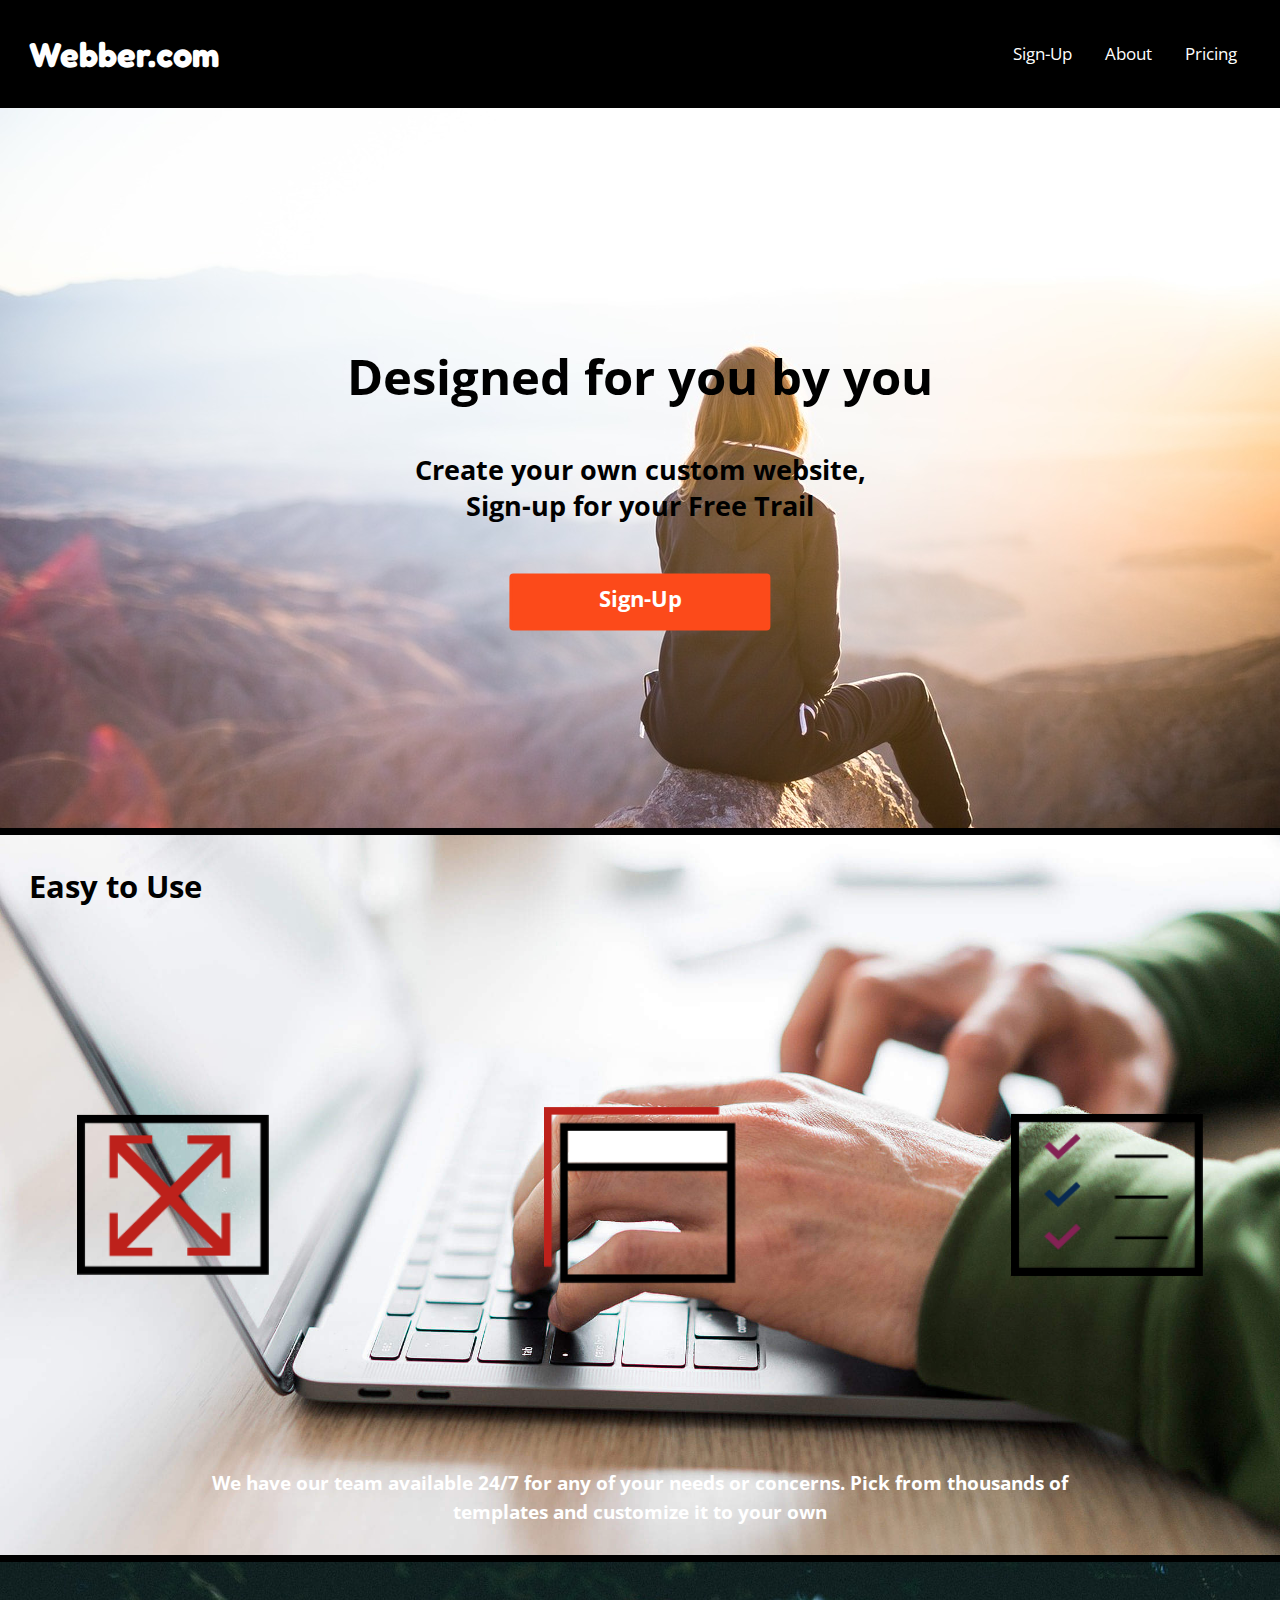
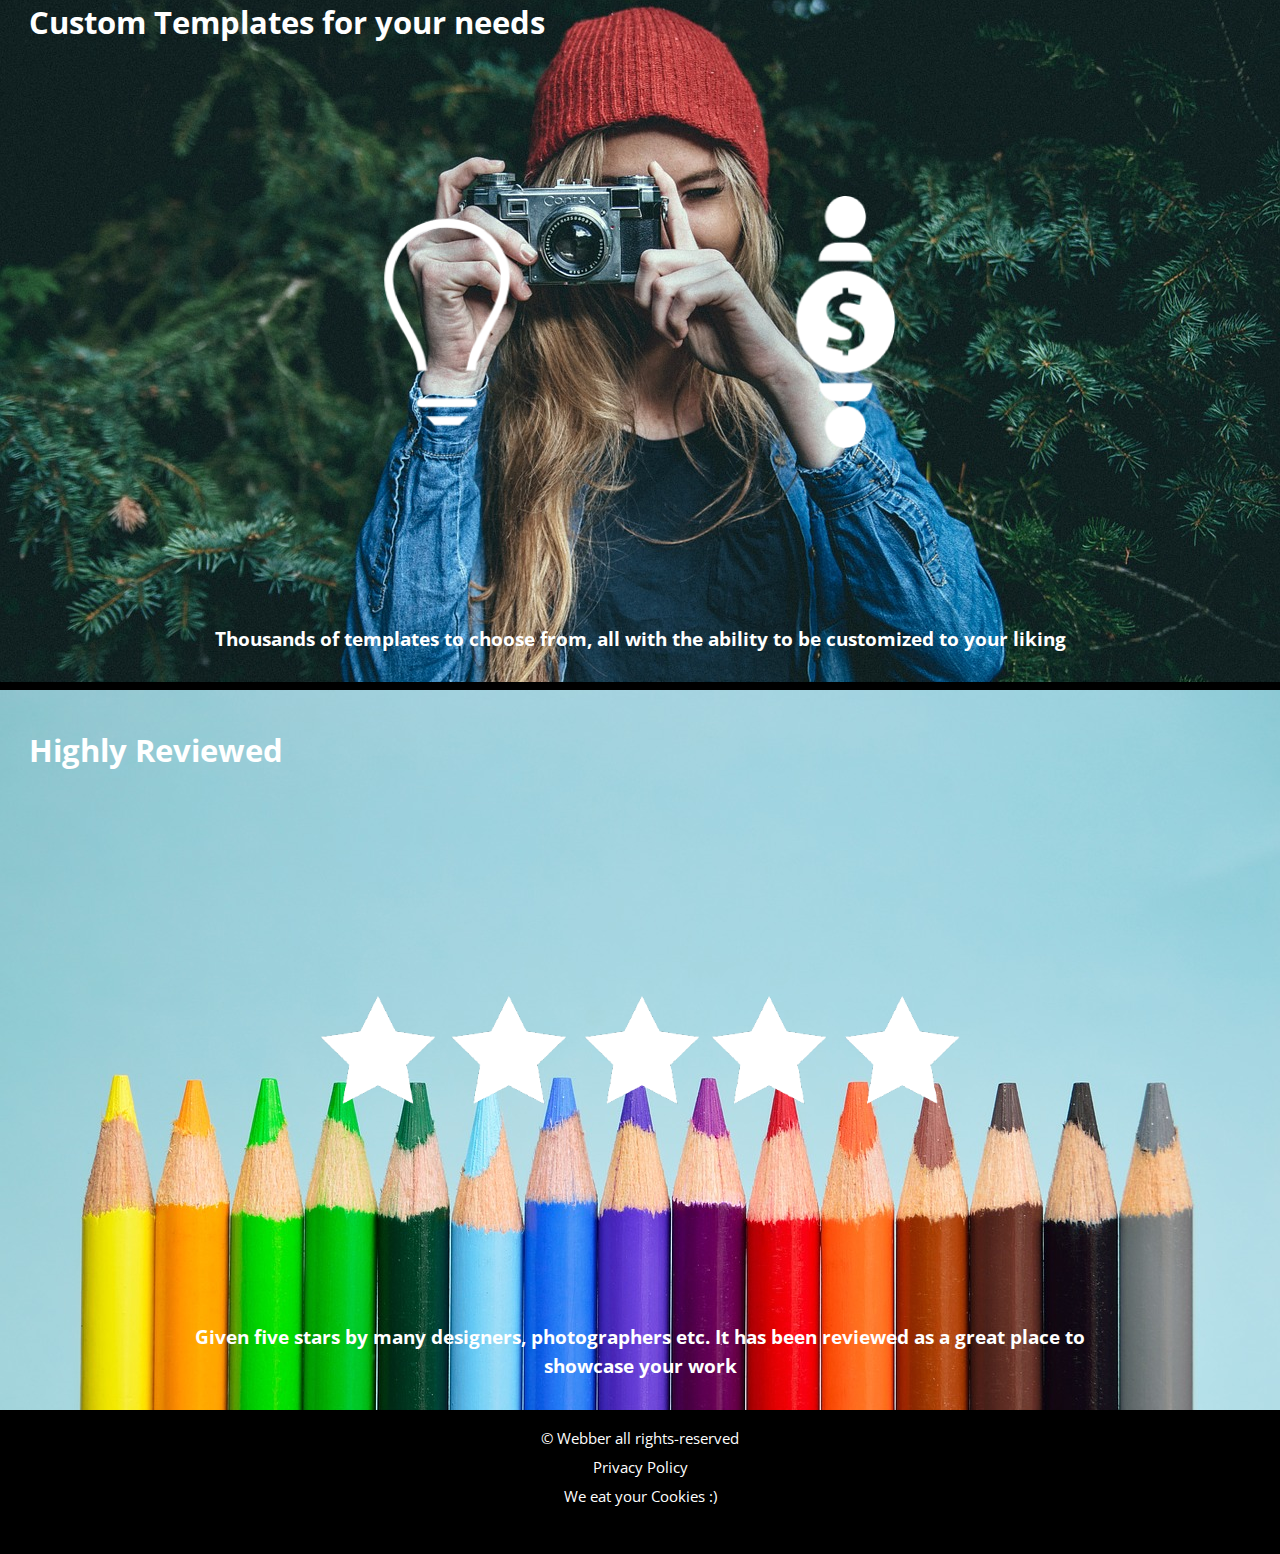
==== index.html @ 7380d092 "Finish homepage" ====
<!DOCTYPE html>
<html lang="en-ca">
<head>
  <meta charset="utf-8">
  <title>SAAS Home</title>
  <meta name="viewport" content="width=device-width,initial-scale=1">
  <link href="css/modules.css" rel="stylesheet">
  <link href="css/grid.css" rel="stylesheet">
  <link href="css/type.css" rel="stylesheet">
  <link href="css/main.css" rel="stylesheet">
  <link href="https://fonts.googleapis.com/css?family=Fredoka+One|Open+Sans:300,300i,400,400i,600,600i,700,700i,800" rel="stylesheet">
</head>
<body>
  <ul class="skip-links">
    <li><a href="#banner">Jump to banner</a></li>
    <li><a href="#nav">Jump to navigation</a></li>
    <li><a href="#main">Jump to main content</a></li>
    <li><a href="#section-1">Jump to first section</a></li>
    <li><a href="#section-2">Jump to second section</a></li>
    <li><a href="#section-3">Jump to third section</a></li>
    <li><a href="#footer">Jump to footer</a></li>
  </ul>
  <header class="masthead grid grid-middle gutter pad-b-1-2 pad-t-1-2" role="banner">
    <h1 class="logo unit xs-1-2 s-1-2 m-1-2 l-1-2 pad-t-1-2 pad-b-1-2">
      <span class="text-left">Webber.com</span>
    </h1>
    <nav class="nav unit xs-1-2 s-1-2 m-1-2 l-1-2 pad-t-1-2" id="nav" tabindex="0" role="navigation">
      <ul class="list-group-inline milli push-0">
        <li class="list-1"><a class="ib gutter-1-2 pad-b-1-2" href="sign-up.html"><span>Sign-Up</span></a></li>
        <li class="list-2"><a class="ib gutter-1-2 pad-b-1-2" href="tour.html"><span>About</span></a></li>
        <li class="list-3"><a class="ib gutter-1-2 pad-b-1-2" href="pricing.html"><span>Pricing</span></a></li>
      </ul>
    </nav>
  </header>
  <main role="main" id="main" tabindex="0">
    <article>
      <div id="banner" class="banner embed embed-16by9">
        <img class="embed-item" src="images/mountain.jpg" alt role="presentation">
        <div class="banner-content pin-c max-length gutter text-center">
          <h2 class="nina pad-t-1-2">Designed for you by you</h2>
          <h3 class="tera pad-t-1-2">Create your own custom website, Sign-up for your Free Trail</h3>
          <div class="button">
            <a class="btn btn-ghost btn-banner bold mega pad-b-1-2" href="sign-up.html">Sign-Up</a>
          </div>
        </div>
      </div>
    </article>
    <section id="section-1" tabindex="0" class="pad-t-1-4">
      <div class="banner embed embed-16by9">
        <img class="embed-item" src="images/computer.jpg" alt role="presentation">
        <div class="banner-content pin-lt max-length gutter text-left pad-t-1-2">
          <h2 class="easy peta">Easy to Use</h2>
        </div>
        <div class="grid">
          <div class="unit">
            <img class="resize unit s-1-4 m-1-4 l-1-8 embed pin-lc" src="images/re-size.png" alt="">
            <div class="text-1 embed text-center pad-t-1 pin-cb bold">
              <p>We have our team available 24/7 for any of your needs or concerns. Pick from thousands of templates and customize it to your own</p>
            </div>
          </div>
          <div class="unit">
            <img class="multi unit s-1-4 m-1-4 l-1-8 embed pin-c" src="images/multipage.png" alt="">
          </div>
          <div class="unit">
            <img class="chlst unit s-1-4 m-1-4 l-1-8 embed pin-rc" src="images/checklist.png" alt="">
          </div>
        </div>
      </div>
    </section>
    <section id="section-2" class="pad-t-1-4">
      <div class="banner embed embed-16by9">
        <img class="embed-item" src="images/photographer.jpg" alt role="presentation">
        <div class="banner-content pin-lt max-length gutter text-left pad-t-1-2">
          <h2 class="peasy peta">Custom Templates for your needs</h2>
        </div>
        <div class="grid">
          <div class="unit">
            <img class="light unit s-1-4 m-1-4 l-1-8 embed pin-c" src="images/lightbulb.png" alt="">
          </div>
          <div class="text-1 embed text-center pad-t-1 pin-cb bold unit">
            <p>Thousands of templates to choose from, all with the ability to be customized to your liking</p>
          </div>
        </div>
      </div>
    </section>
    <section id="section-3" class="pad-t-1-4" tabindex="0">
      <div class="banner embed embed-16by9">
        <img class="embed-item" src="images/other-4.jpg" alt role="presentation">
        <div class="banner-content pin-lt max-length gutter text-left pad-t-1-2">
          <h2 class="peasy peta">Highly Reviewed</h2>
        </div>
        <div>
          <img class="star embed pin-c " src="images/star-1.png" alt="">
        </div>
        <div class="text-1 embed text-center pad-t-1 pin-cb bold unit">
          <p>Given five stars by many designers, photographers etc. It has been reviewed as a great place to showcase your work</p>
        </div>
      </div>
    </section>
  </main>
  <footer class="footer micro text-center island-1-2" role="contentinfo" id="footer">
    <p class="push-0">© Webber all rights-reserved</p>
    <p class="push-0">Privacy Policy</p>
    <p>We eat your Cookies :)</p>
  </footer>
</body>
</html>
---- css/modules.css ----
/*
 * Modulifier || Code released under the UNLICENSE
 * Code under other copyrights & licenses listed below.
 * https://modulifier.web-dev.tools/#responsive;images;list-group;embed;media-object;icons;hidden;positioning;nice-lists;forms;buttons;accessibility;print
 */

@-moz-viewport { width: device-width; scale: 1; }
@-ms-viewport { width: device-width; scale: 1; }
@-o-viewport { width: device-width; scale: 1; }
@-webkit-viewport { width: device-width; scale: 1; }
@viewport { width: device-width; scale: 1; }

html {
  box-sizing: border-box;
  -moz-text-size-adjust: 100%;
  -ms-text-size-adjust: 100%;
  -webkit-text-size-adjust: 100%;
  text-size-adjust: 100%;
}

*, *::before, *::after {
  box-sizing: inherit;
}

body {
  margin: 0;
}

article,
aside,
details,
figcaption,
figure,
footer,
header,
main,
menu,
nav,
section,
summary {
  display: block;
}

audio,
canvas,
progress,
video {
  display: inline-block;
  vertical-align: baseline;
}

template {
  display: none;
}

details {
  cursor: pointer;
}

audio:not([controls]) {
  display: none;
  height: 0;
}

a,
area,
button,
input,
label,
select,
textarea,
[tabindex] {
  -ms-touch-action: manipulation;
  touch-action: manipulation;
}

img {
  border: 0;
}

.img-flex,
.img-flex img {
  display: block;
  width: 100%;
}

svg {
  fill: currentColor;
}

svg:not(:root) {
  overflow: hidden;
}

svg.img-flex {
  width: 100%;
  height: 100%;
}

.image-replacement, .ir {
  overflow: hidden;
  direction: ltr;
  text-align: left;
  text-indent: 100%;
  white-space: nowrap;
}

.list-group, .list-group-inline, .list-group--inline {
  padding-left: 0;
  list-style-type: none;
}

.list-group > dd {
  margin-left: 0;
}

.list-group-inline::before,
.list-group-inline::after,
.list-group--inline::before,
.list-group--inline::after {
  content: "";
  display: table;
}

.list-group-inline::after,
.list-group--inline::after {
  clear: both;
}

.list-group-inline > li,
.list-group--inline > li {
  display: inline-block;
}

.list-group-inline > dt,
.list-group--inline > dt {
  clear: left;
  float: left;
  width: 11em;
}

.list-group-inline > dd,
.list-group--inline > dd {
  float: left;
  min-width: 12em;
}

.embed {
  margin-left: 0;
  margin-right: 0;
  overflow: hidden;
  position: relative;
  width: 100%;
}

.embed-1by1, .embed--1by1 {
  padding-top: 100%; /* Square */
}

.embed-4by3, .embed--4by3 {
  padding-top: 75%; /* Traditional TV/computer screens */
}

.embed-iso216, .embed--iso216 {
  padding-top: 70.92%; /* A-standard paper sizes */
}

.embed-3by2, .embed--3by2 {
  padding-top: 66.6%; /* Classic 35 mm film & most digital photos, landscape */
}

.embed-2by3, .embed--2by3 {
  padding-top: 150%; /* Classic 35 mm film & most digital photos, portrait */
}

.embed-golden, .embed--golden {
  padding-top: 61.8%; /* The Golden Ratio */
}

.embed-16by9, .embed--16by9 {
  padding-top: 56.25%; /* HD TV */
}

.embed-185by100, .embed--185by100 {
  padding-top: 54.05%; /* Common widescreen cinema */
}

.embed-24by10, .embed--24by10 {
  padding-top: 41.667%; /* Widescreen cinema: 2.4:1 */
}

.embed-3by1, .embed--3by1 {
  padding-top: 33.3333%; /* Panorama photos */
}

.embed-4by1, .embed--4by1 {
  padding-top: 25%; /* Polyvision */
}

.embed-5by1, .embed--5by1 {
  padding-top: 20%; /* Really wide... */
}

.embed-item, .embed__item {
  min-height: 100%;
  left: 0;
  position: absolute;
  top: 0;
  width: 100%;
}

.media {
  overflow: hidden;
}

.media-img, .media__img {
  float: left;
}

.media-img-reversed, .media__img--reversed {
  float: right;
}

.media-img-stacked, .media__img--stacked {
  float: none;
}

.media-body, .media__body {
  overflow: hidden;
  min-width: 12em; /* Slightly less than 200px, responsiveness built in */
}

.icon {
  display: inline-block;
  position: relative;
  background: transparent none no-repeat center center;
  background-size: contain;
  vertical-align: middle;
}

.i-16, .i--16 {
  height: 16px;
  width: 16px;
}

.i-18, .i--18 {
  height: 18px;
  width: 18px;
}

.i-20, .i--20 {
  height: 20px;
  width: 20px;
}

.i-24, .i--24 {
  height: 24px;
  width: 24px;
}

.i-32, .i--32 {
  height: 32px;
  width: 32px;
}

.i-48, .i--48 {
  height: 48px;
  width: 48px;
}

.i-64, .i--64 {
  height: 64px;
  width: 64px;
}

.i-96, .i--96 {
  height: 96px;
  width: 96px;
}

.i-128, .i--128 {
  height: 128px;
  width: 128px;
}

.i-192, .i--192 {
  height: 192px;
  width: 192px;
}

.i-256, .i--256 {
  height: 256px;
  width: 256px;
}

.icon img,
.icon svg {
  left: 0;
  height: 100%;
  position: absolute;
  top: 0;
  width: 100%;
  fill: currentColor;
}

.icon-label {
  vertical-align: middle;
}

.icon-link,
.icon-link:focus,
.icon-link:hover {
  text-decoration: none;
}

[hidden], .hidden {
  /* stylelint-disable declaration-no-important */
  display: none !important;
  visibility: hidden !important;
  /* stylelint-enable */
}

.visually-hidden {
  height: 1px;
  margin: -1px;
  overflow: hidden;
  padding: 0;
  position: absolute;
  width: 1px;
  border: 0;
  clip: rect(0 0 0 0);
  clip-path: inset(50%);
}

.visually-hidden.focusable:active, .visually-hidden.focusable:focus {
  height: auto;
  margin: 0;
  overflow: visible;
  position: static;
  width: auto;
  clip: auto;
  clip-path: none;
}

.invisible {
  visibility: hidden;
}

.chop,
.crop {
  overflow: hidden;
}

.truncate {
  max-width: 100%;
  overflow: hidden;
  width: 100%;
  text-overflow: ellipsis;
  white-space: nowrap;
}

.scrollable {
  max-width: 100%;
  overflow-x: auto;
  overflow-y: hidden;
  -webkit-overflow-scrolling: touch;
}

.clearfix::after {
  content: " ";
  display: block;
  clear: both;
}

.left {
  float: left;
}

.right {
  float: right;
}

.center-text,
.center-flow {
  text-align: center;
}

.center-block {
  margin-left: auto;
  margin-right: auto;
}

.no-auto-margins,
.not-centered {
  /* stylelint-disable declaration-no-important */
  margin-left: 0 !important;
  margin-right: 0 !important;
  /* stylelint-enable */
}

.center-content,
.center-content-vertical,
.center-contents,
.center-contents-vertical {
  display: -webkit-flex;
  display: -ms-flexbox;
  display: flex;
  -webkit-justify-content: center;
  -ms-flex-pack: center;
  justify-content: center;
  -webkit-align-items: center;
  -ms-flex-align: center;
  align-items: center;
  -webkit-align-content: center;
  -ms-flex-line-pack: center;
  align-content: center;
  -webkit-flex-direction: column wrap;
  -ms-flex-direction: column wrap;
  flex-flow: column wrap;
}

.center-content-start,
.center-content-vertical-start,
.center-contents-start,
.center-contents-vertical-start {
  display: -webkit-flex;
  display: -ms-flexbox;
  display: flex;
  -webkit-justify-content: center;
  -ms-flex-pack: center;
  justify-content: center;
  -webkit-flex-direction: column wrap;
  -ms-flex-direction: column wrap;
  flex-flow: column wrap;
}

.center-content-horizontal,
.center-contents-horizontal {
  display: -webkit-flex;
  display: -ms-flexbox;
  display: flex;
  -webkit-justify-content: center;
  -ms-flex-pack: center;
  justify-content: center;
  -webkit-align-items: center;
  -ms-flex-align: center;
  align-items: center;
  -webkit-align-content: center;
  -ms-flex-line-pack: center;
  align-content: center;
  -webkit-flex-direction: row wrap;
  -ms-flex-direction: row wrap;
  flex-flow: row wrap;
}

.inline {
  display: inline;
}

.block {
  display: block;
}

.inline-block, .ib {
  display: inline-block;
}

.valign-top {
  vertical-align: top;
}

.valign-bottom {
  vertical-align: bottom;
}

.valign-middle {
  vertical-align: middle;
}

.fixed {
  position: fixed;
}

.relative {
  position: relative;
}

[class*="pin-"],
.absolute {
  position: absolute;
}

.static {
  position: static;
}

.zindex-1 {
  z-index: 1;
}

.zindex-2 {
  z-index: 2;
}

.zindex-3 {
  z-index: 3;
}

.zindex-1000 {
  z-index: 1000;
}

.pin-top-left,
.pin-left-top,
.pin-tl,
.pin-lt {
  top: 0;
  left: 0;
}

.pin-top-right,
.pin-right-top,
.pin-tr,
.pin-rt {
  top: 0;
  right: 0;
}

.pin-bottom-left,
.pin-left-bottom,
.pin-bl,
.pin-lb {
  bottom: 0;
  left: 0;
}

.pin-bottom-right,
.pin-right-bottom,
.pin-br,
.pin-rb {
  bottom: 0;
  right: 0;
}

.pin-top-center,
.pin-center-top,
.pin-tc,
.pin-ct {
  left: 50%;
  top: 0;
  transform: translateX(-50%);
}

.pin-bottom-center,
.pin-center-bottom,
.pin-bc,
.pin-cb {
  bottom: 0;
  left: 50%;
  transform: translateX(-50%);
}

.pin-center-left,
.pin-left-center,
.pin-cl,
.pin-lc {
  left: 0;
  top: 50%;
  transform: translateY(-50%);
}

.pin-center-right,
.pin-right-center,
.pin-cr,
.pin-rc {
  right: 0;
  top: 50%;
  transform: translateY(-50%);
}

.pin-center, .pin-c {
  left: 50%;
  top: 50%;
  transform: translate(-50%, -50%);
}

.width-quarter, .w-1-4 {
  width: 25%;
}

.width-half, .w-1-2 {
  width: 50%;
}

.width-full, .w-1 {
  width: 100%;
}

.height-quarter, .h-1-4 {
  height: 25%;
}

.height-half, .h-1-2 {
  height: 50%;
}

.height-full, .h-1 {
  height: 100%;
}

.height-win-quarter, .h-w-1-4 {
  height: 25vh;
  max-height: 46em;
}

.height-win-half, .h-w-1-2 {
  height: 50vh;
  max-height: 46em;
}

.height-win-full, .h-w-1 {
  height: 100vh;
  max-height: 46em;
}

ul {
  list-style-type: none;
}

ul > li::before {
  content: "·";
  float: left;
  margin-left: -1.6em;
  width: 1.3em;
  text-align: right;
}

ol {
  counter-reset: ol-simple-numbers;
  list-style-type: none;
}

ol > li::before {
  float: left;
  margin-left: -1.6em;
  width: 1.3em;
  counter-increment: ol-simple-numbers;
  content: counter(ol-simple-numbers);
  text-align: right;
}

.list-group > li::before,
.list-group-inline > li::before,
.list-group--inline > li::before {
  content: none;
}

/* stylelint-disable no-descending-specificity */

/*
 * (c) Nicolas Gallagher and Jonathan Neal of Normalize.css || MIT License
 *     https://necolas.github.io/normalize.css/
 */

button,
input,
optgroup,
select,
textarea {
  color: inherit;
  font: inherit;
  margin: 0;
}

button,
input {
  overflow: visible;
}

button,
select {
  text-transform: none;
}

button,
html [type="button"],
[type="reset"],
[type="submit"] {
  -webkit-appearance: button;
  cursor: pointer;
}

button[disabled],
html input[disabled] {
  cursor: default;
}

button::-moz-focus-inner,
input::-moz-focus-inner {
  border: 0;
  padding: 0;
}

[type="checkbox"],
[type="radio"] {
  opacity: 0;
  position: absolute;
  height: 1px;
  width: 1px;
}

[type="number"]::-webkit-inner-spin-button,
[type="number"]::-webkit-outer-spin-button {
  height: auto;
}

[type="search"]::-webkit-search-cancel-button,
[type="search"]::-webkit-search-decoration {
  -webkit-appearance: none;
}

fieldset {
  padding-left: 0;
  padding-right: 0;

  border: 0;
  border-top: 2px solid #666;
}

legend {
  color: inherit;
  display: table;
  max-width: 100%;
  padding: 0 .3em 0 0;
  white-space: normal;

  border: 0;

  font-weight: bold;
}

optgroup {
  font-weight: bold;
}

::-webkit-input-placeholder {
  color: inherit;
  opacity: .54;
}

::-webkit-file-upload-button {
  -webkit-appearance: button;
  font: inherit;
}

/* End Normalize.css code */

label,
.label-block {
  display: block;
  cursor: pointer;
}

[type="checkbox"] + label,
[type="radio"] + label,
.label-inline {
  display: inline-block;
}

input:not([type]),
[type="text"],
[type="number"],
[type="search"],
[type="url"],
[type="email"],
[type="password"],
[type="tel"],
[type="datetime-local"],
[type="month"],
[type="week"],
[type="date"],
[type="time"],
[type="range"],
select,
textarea {
  -moz-appearance: none;
  -webkit-appearance: none;
  appearance: none;
}

input,
textarea {
  display: block;
  width: 100%;

  background-color: #fff;
  border: 2px solid #666;
  border-radius: 0;
}

label {
  vertical-align: middle;
}

textarea {
  max-width: 100%;
  min-height: 4em;
  overflow: auto;
}

[type="color"] {
  display: inline-block;
  width: 2em;
}

select {
  display: block;
  width: 100%;

  background-image: url("data:image/svg+xml,%3Csvg xmlns='http://www.w3.org/2000/svg' width='256' height='256' viewBox='0 0 256 256'%3E%3Cpath fill='none' stroke='%23000' stroke-miterlimit='10' stroke-width='70' d='M36.3 82.1l91.9 91.8 91.5-91.8'/%3E%3C/svg%3E");
  background-repeat: no-repeat;
  background-position: calc(100% - .4em) center;
  background-size: 18px auto;
  background-color: #fff;
  border: 2px solid #666;
  border-radius: 0;
}

[type="checkbox"] + label::before {
  content: " ";
  display: inline-block;
  height: 1.8em;
  margin-right: .3em;
  position: relative;
  vertical-align: middle;
  top: -.1em;
  width: 1.8em;

  background-color: #fff;
  background-size: cover;
  border: 2px solid #666;

  line-height: inherit;
}

[type="checkbox"]:checked + label::before {
  background-image: url("data:image/svg+xml,%3Csvg xmlns='http://www.w3.org/2000/svg' width='256' height='256' viewBox='0 0 256 256'%3E%3Cpath fill='none' stroke='%23000' stroke-miterlimit='10' stroke-width='50' d='M49.9 130.1l50.8 50.7L206.1 75.2'/%3E%3C/svg%3E");
}

[type="checkbox"]:focus + label::before {
  outline: 3px solid #000;
  z-index: 1000;
}

[type="radio"] + label::before {
  content: " ";
  display: inline-block;
  height: 1.8em;
  margin-right: .3em;
  position: relative;
  vertical-align: middle;
  top: -.1em;
  width: 1.8em;

  background-color: #fff;
  background-size: cover;
  border: 2px solid #666;
  border-radius: 50%;

  line-height: inherit;
}

[type="radio"]:checked + label::before {
  background-image: url("data:image/svg+xml,%3Csvg xmlns='http://www.w3.org/2000/svg' width='256' height='256' viewBox='0 0 256 256'%3E%3Ccircle cx='128' cy='128' r='70.4'/%3E%3C/svg%3E");
}

[type="radio"]:focus + label::before,
[type="radio"] + label:focus::before {
  box-shadow: 0 0 0 3px #000;
  z-index: 1000;
}

[type="range"] {
  border: 0;
  background-color: #fff;
}

[type="range"]::-webkit-slider-runnable-track {
  height: 6px;

  -webkit-appearance: none;
  appearance: none;
  background-color: #ccc;
  border: 0;
  border-radius: 3px;
}

[type="range"]:active::-webkit-slider-runnable-track {
  background-color: #ccc;
}

[type="range"]::-moz-range-track {
  height: 6px;

  -moz-appearance: none;
  appearance: none;
  background-color: #ccc;
  border: 0;
  border-radius: 3px;
}

[type="range"]:active::-moz-range-track {
  background-color: #ccc;
}

[type="range"]::-ms-track {
  height: 6px;

  -ms-appearance: none;
  appearance: none;
  background-color: #ccc;
  border: 0;
  border-radius: 3px;
}

[type="range"]:active::-ms-track {
  background-color: #ccc;
}

[type="range"]::-webkit-slider-thumb {
  margin-top: -4px;
  height: 16px;
  width: 16px;

  -webkit-appearance: none;
  appearance: none;
  background-color: #000;
  border: none;
  border-radius: 50%;
}

[type="range"]:hover::-webkit-slider-thumb {
  background-color: #000;
}

[type="range"]:active::-webkit-slider-thumb {
  background-color: #000;
}

[type="range"]::-moz-range-thumb {
  margin-top: -4px;
  height: 16px;
  width: 16px;

  -webkit-appearance: none;
  appearance: none;
  background-color: #000;
  border: none;
  border-radius: 50%;
}

[type="range"]:hover::-moz-range-thumb {
  background-color: #000;
}

[type="range"]:active::-moz-range-thumb {
  background-color: #000;
}

[type="range"]::-ms-thumb {
  margin-top: -4px;
  height: 16px;
  width: 16px;

  -webkit-appearance: none;
  appearance: none;
  background-color: #000;
  border: none;
  border-radius: 50%;
}

[type="range"]:hover::-ms-thumb {
  background-color: #000;
}

[type="range"]:active::-ms-thumb {
  background-color: #000;
}

[type="checkbox"].hide-custom-input + label::before,
[type="checkbox"] + .hide-custom-input::before,
[type="radio"].hide-custom-input + label::before,
[type="radio"] + .hide-custom-input::before {
  content: none;
  display: none;
}

/* stylelint-enable */

.link-box {
  display: block;
  text-decoration: none;
}

/* stylelint-disable no-descending-specificity */

button,
.btn {
  cursor: pointer;
  display: inline-block;
  margin: 0;
  overflow: visible;
  padding: .375em .75em .42em;
  -webkit-appearance: none;
  -moz-appearance: none;
  appearance: none;
  background-color: #333;
  border-radius: 4px;
  border: 3px solid #333;
  color: #fff;
  font: inherit;
  text-decoration: none;
  text-transform: none;
}

button::-moz-focus-inner {
  border: 0;
  padding: 0;
}

/* stylelint-enable */

button:focus,
button:hover,
.btn:focus,
.btn:hover {
  background-color: #000;
  border-color: #000;
  color: #fff;
}

button[disabled] {
  cursor: default;
}

.btn-light, .btn--light {
  background-color: #e2e2e2;
  border-color: #e2e2e2;
  color: #000;
}

.btn-light:focus,
.btn-light:hover,
.btn--light:focus,
.btn--light:hover {
  background-color: #666;
  border-color: #666;
  color: #fff;
}

.btn-ghost,
.btn--ghost {
  background-color: transparent;
  border-color: #333;
  color: #000;
}

.btn-ghost:focus,
.btn-ghost:hover,
.btn--ghost:focus,
.btn--ghost:hover {
  background-color: #e2e2e2;
  border-color: #000;
  color: #000;
}

.btn-link {
  display: inline;
  padding: 0;
  background-color: transparent;
  border-radius: 0;
  border: 0;
  color: inherit;
}

.btn-link:focus,
.btn-link:hover {
  background-color: transparent;
  color: inherit;
}

a:hover, a:active {
  outline: none;
}

a:focus,
[tabindex="0"]:focus,
details:focus,
summary:focus,
input:focus,
textarea:focus,
button:focus,
select:focus {
  outline: 3px solid #000;
  outline-offset: 0;
}

a:focus, [tabindex="0"]:focus {
  outline-offset: 3px;
}

.skip-links {
  margin: 0;
  padding: 0;
  list-style-type: none;
}

.skip-links > li::before {
  content: none; /* Remove the bullets if nice lists is selected */
}

.skip-links a,
.skip-links button {
  padding: .5em .75em;
  position: absolute;
  top: -10em;
  z-index: 10000; /* To make sure they're always on top */
  background-color: #000;
  border: 0;
  color: #fff;
  font-size: 1.125rem;
  font-weight: bold;
  text-decoration: none;
}

.skip-links a:focus,
.skip-links button:focus {
  outline-offset: 3px;
  top: 0;
}

[aria-busy="true"] {
  cursor: progress;
}

[aria-controls] {
  cursor: pointer;
}

[aria-disabled] {
  cursor: default;
}

.print-only {
  display: none;
  visibility: hidden;
}

.page-break-before {
  page-break-before: always;
}

.page-break-after {
  page-break-after: always;
}

.no-page-break-inside {
  page-break-inside: avoid;
}

@media print {

  /* stylelint-disable declaration-no-important */

  .no-print {
    display: none !important;
    visibility: hidden !important;
  }

  .print-only,
  .force-print {
    display: block !important;
    visibility: visible !important;
  }

  /* stylelint-enable */

  .visually-hidden.force-print {
    height: auto;
    margin: 0;
    overflow: visible;
    padding: 0;
    position: static;
    width: auto;
    border: 0;
    clip: initial;
    clip-path: none;
  }

  /*
   * (c) Fabien Sa || MIT License
   *     http://bafs.github.io/Gutenberg/
   */

  table,
  blockquote,
  pre,
  code,
  figure,
  li,
  hr,
  ul,
  ol,
  a,
  tr {
    page-break-inside: avoid;
  }

  h1, h2, h3, h4, h5, h6, p, a {
    orphans: 3;
    widows: 3;
  }

  h1,
  h2,
  h3,
  h4,
  h5,
  h6 {
    page-break-after: avoid;
    page-break-inside: avoid;
  }

  h1 + p,
  h2 + p,
  h3 + p,
  h4 + p,
  h5 + p,
  h6 + p {
    page-break-before: avoid;
  }

  img {
    page-break-after: auto;
    page-break-before: auto;
    page-break-inside: avoid;
  }

  /* stylelint-disable declaration-no-important */

  pre {
    white-space: pre-wrap !important;
    word-wrap: break-word;
  }

  /* stylelint-enable */

  /* End Gutenberg code */

  /*
   * (c) HTML5 Boilerplate || MIT License
   *     https://html5boilerplate.com/
   */

  /* stylelint-disable declaration-no-important */

  *, *::before, *::after, *::first-letter, *::first-line {
    background: none transparent !important;
    color: #000 !important;
    box-shadow: none !important;
    text-shadow: none !important;
  }

  /* stylelint-enable */

  a, a:visited {
    text-decoration: underline;
  }

  a[href]::after {
    content: " (" attr(href) ")";
  }

  abbr[title]::after {
    content: " (" attr(title) ")";
  }

  a[href^="#"]::after,
  a[href^="javascript:"]::after,
  a.no-print-href::after,
  a.href-no-print::after {
    content: "";
  }

  thead {
    display: table-header-group;
  }

  /* End HTML5 Boilerplate code */

}
---- css/grid.css ----
/*
  Gridifier || Code released under the UNLICENSE
  https://gridifier.web-dev.tools/#xs,4,0,0,0;s,4,25,0,0;m,4,38,1,1;l,4,60,1,1
*/

.grid {
  margin: 0;
  padding: 0;
  letter-spacing: -.31em;
  text-rendering: optimizeSpeed;
  display: -webkit-flex;
  display: -ms-flexbox;
  display: flex;
  -webkit-flex-flow: row wrap;
  -ms-flex-flow: row wrap;
  flex-flow: row wrap;
}

.grid-bottom {
  -webkit-align-items: flex-end;
  -ms-align-items: flex-end;
  align-items: flex-end;
}

.grid-middle {
  -webkit-align-items: center;
  -ms-align-items: center;
  align-items: center;
}

.grid-stretch {
  -webkit-align-items: stretch;
  -ms-align-items: stretch;
  align-items: stretch;
}

.opera-only :-o-prefocus,
.grid {
  word-spacing: -.43em;
}

.unit {
  letter-spacing: normal;
  text-rendering: auto;
  vertical-align: top;
  word-spacing: normal;
  display: inline-block;
  visibility: visible;
}

.grid-bottom .unit {
  vertical-align: bottom;
}

.grid-middle .unit {
  vertical-align: middle;
}

[class*="unit-push-"],
[class*="unit-pull-"] {
  position: relative;
}

.unit-content-distribute {
  display: -ms-flexbox;
  display: -webkit-flex;
  display: flex;
  -ms-flex-direction: column;
  -webkit-flex-direction: column;
  flex-direction: column;
  -ms-flex-pack: justify;
  -webkit-justify-content: space-between;
  justify-content: space-between;
}

.unit-content-center,
.unit-content-center-vertical {
  display: -webkit-flex;
  display: -ms-flexbox;
  display: flex;
  -webkit-justify-content: center;
  -ms-flex-pack: center;
  justify-content: center;
  -webkit-align-items: center;
  -ms-flex-align: center;
  align-items: center;
  -webkit-align-content: center;
  -ms-flex-line-pack: center;
  align-content: center;
  -webkit-flex-direction: column wrap;
  -ms-flex-direction: column wrap;
  flex-flow: column wrap;
}

.unit-content-center-horizontal {
  display: -webkit-flex;
  display: -ms-flexbox;
  display: flex;
  -webkit-justify-content: center;
  -ms-flex-pack: center;
  justify-content: center;
  -webkit-align-items: center;
  -ms-flex-align: center;
  align-items: center;
  -webkit-align-content: center;
  -ms-flex-line-pack: center;
  align-content: center;
  -webkit-flex-direction: row wrap;
  -ms-flex-direction: row wrap;
  flex-flow: row wrap;
}

.content-fill,
.content-stretch {
  -ms-flex-grow: 2;
  -webkit-flex-grow: 2;
  flex-grow: 2;
  max-width: 100%; /* @bugfix: IE 10, 11 */
}

.content-shrink {
  -ms-align-self: center;
  -webkit-align-self: center;
  align-self: center;
}

.unit-xs-hidden,
.xs-0 {
  display: none;
  visibility: hidden;
}

.unit-xs-centered {
  margin: 0 auto;
}

.unit-xs-1,
.xs-1 {
  display: block;
  visibility: visible;
  width: 100%;
}

.unit-xs-1-2,
.xs-1-2 {
  width: 50%;
}

.unit-xs-1-3,
.xs-1-3 {
  width: 33.3333%;
}

.unit-xs-2-3,
.xs-2-3 {
  width: 66.6667%;
}

.unit-xs-1-4,
.xs-1-4 {
  width: 25%;
}

.unit-xs-3-4,
.xs-3-4 {
  width: 75%;
}

.unit-xs-1-2,
.xs-1-2,
.unit-xs-1-3,
.xs-1-3,
.unit-xs-2-3,
.xs-2-3,
.unit-xs-1-4,
.xs-1-4,
.unit-xs-3-4,
.xs-3-4 {
  display: inline-block;
  visibility: visible;
}

.unit-xs-1-2[class*="-content-"],
.xs-1-2[class*="-content-"],
.unit-xs-1-3[class*="-content-"],
.xs-1-3[class*="-content-"],
.unit-xs-2-3[class*="-content-"],
.xs-2-3[class*="-content-"],
.unit-xs-1-4[class*="-content-"],
.xs-1-4[class*="-content-"],
.unit-xs-3-4[class*="-content-"],
.xs-3-4[class*="-content-"] {
  display: -webkit-flex;
  display: -ms-flexbox;
  display: flex;
}

.unit-xs-content-distribute,
.xs-content-distribute {
  display: -ms-flexbox;
  display: -webkit-flex;
  display: flex;
  -ms-flex-direction: column;
  -webkit-flex-direction: column;
  flex-direction: column;
  -ms-flex-pack: justify;
  -webkit-justify-content: space-between;
  justify-content: space-between;
}

.unit-xs-content-center,
.unit-xs-content-center-vertical {
  display: -webkit-flex;
  display: -ms-flexbox;
  display: flex;
  -webkit-justify-content: center;
  -ms-flex-pack: center;
  justify-content: center;
  -webkit-align-items: center;
  -ms-flex-align: center;
  align-items: center;
  -webkit-align-content: center;
  -ms-flex-line-pack: center;
  align-content: center;
  -webkit-flex-direction: column wrap;
  -ms-flex-direction: column wrap;
  flex-flow: column wrap;
}

.unit-xs-content-center-horizontal {
  display: -webkit-flex;
  display: -ms-flexbox;
  display: flex;
  -webkit-justify-content: center;
  -ms-flex-pack: center;
  justify-content: center;
  -webkit-align-items: center;
  -ms-flex-align: center;
  align-items: center;
  -webkit-align-content: center;
  -ms-flex-line-pack: center;
  align-content: center;
  -webkit-flex-direction: row wrap;
  -ms-flex-direction: row wrap;
  flex-flow: row wrap;
}

.xs-content-fill,
.xs-content-stretch {
  -ms-flex-grow: 2;
  -webkit-flex-grow: 2;
  flex-grow: 2;
  max-width: 100%; /* @bugfix: IE 10, 11 */
}

.xs-content-shrink {
  -ms-align-self: center;
  -webkit-align-self: center;
  align-self: center;
}

@media only screen and (min-width: 25em) {

  .unit-s-hidden,
  .s-0 {
    display: none;
    visibility: hidden;
  }

  .unit-s-centered {
    margin: 0 auto;
  }

  .unit-s-1,
  .s-1 {
    display: block;
    visibility: visible;
    width: 100%;
  }

  .unit-s-1-2,
  .s-1-2 {
    width: 50%;
  }

  .unit-s-1-3,
  .s-1-3 {
    width: 33.3333%;
  }

  .unit-s-2-3,
  .s-2-3 {
    width: 66.6667%;
  }

  .unit-s-1-4,
  .s-1-4 {
    width: 25%;
  }

  .unit-s-3-4,
  .s-3-4 {
    width: 75%;
  }

  .unit-s-1-2,
  .s-1-2,
  .unit-s-1-3,
  .s-1-3,
  .unit-s-2-3,
  .s-2-3,
  .unit-s-1-4,
  .s-1-4,
  .unit-s-3-4,
  .s-3-4 {
    display: inline-block;
    visibility: visible;
  }

  .unit-s-1-2[class*="-content-"],
  .s-1-2[class*="-content-"],
  .unit-s-1-3[class*="-content-"],
  .s-1-3[class*="-content-"],
  .unit-s-2-3[class*="-content-"],
  .s-2-3[class*="-content-"],
  .unit-s-1-4[class*="-content-"],
  .s-1-4[class*="-content-"],
  .unit-s-3-4[class*="-content-"],
  .s-3-4[class*="-content-"] {
    display: -webkit-flex;
    display: -ms-flexbox;
    display: flex;
  }

  .unit-s-content-distribute,
  .s-content-distribute {
    display: -ms-flexbox;
    display: -webkit-flex;
    display: flex;
    -ms-flex-direction: column;
    -webkit-flex-direction: column;
    flex-direction: column;
    -ms-flex-pack: justify;
    -webkit-justify-content: space-between;
    justify-content: space-between;
  }

  .unit-s-content-center,
  .unit-s-content-center-vertical {
    display: -webkit-flex;
    display: -ms-flexbox;
    display: flex;
    -webkit-justify-content: center;
    -ms-flex-pack: center;
    justify-content: center;
    -webkit-align-items: center;
    -ms-flex-align: center;
    align-items: center;
    -webkit-align-content: center;
    -ms-flex-line-pack: center;
    align-content: center;
    -webkit-flex-direction: column wrap;
    -ms-flex-direction: column wrap;
    flex-flow: column wrap;
  }

  .unit-s-content-center-horizontal {
    display: -webkit-flex;
    display: -ms-flexbox;
    display: flex;
    -webkit-justify-content: center;
    -ms-flex-pack: center;
    justify-content: center;
    -webkit-align-items: center;
    -ms-flex-align: center;
    align-items: center;
    -webkit-align-content: center;
    -ms-flex-line-pack: center;
    align-content: center;
    -webkit-flex-direction: row wrap;
    -ms-flex-direction: row wrap;
    flex-flow: row wrap;
  }

  .s-content-fill,
  .s-content-stretch {
    -ms-flex-grow: 2;
    -webkit-flex-grow: 2;
    flex-grow: 2;
    max-width: 100%; /* @bugfix: IE 10, 11 */
  }

  .s-content-shrink {
    -ms-align-self: center;
    -webkit-align-self: center;
    align-self: center;
  }

}

@media only screen and (min-width: 38em) {

  .unit-m-hidden,
  .m-0 {
    display: none;
    visibility: hidden;
  }

  .unit-m-centered {
    margin: 0 auto;
  }

  .unit-m-1,
  .m-1 {
    display: block;
    visibility: visible;
    width: 100%;
  }

  .unit-offset-m-0 {
    margin-left: 0;
  }

  .unit-push-m-0,
  .unit-pull-m-0 {
    left: 0;
  }

  .unit-m-1-2,
  .m-1-2 {
    width: 50%;
  }

  .unit-offset-m-1-2 {
    margin-left: 50%;
  }

  .unit-push-m-1-2 {
    left: 50%;
  }

  .unit-pull-m-1-2 {
    left: -50%;
  }

  .unit-m-1-3,
  .m-1-3 {
    width: 33.3333%;
  }

  .unit-offset-m-1-3 {
    margin-left: 33.3333%;
  }

  .unit-push-m-1-3 {
    left: 33.3333%;
  }

  .unit-pull-m-1-3 {
    left: -33.3333%;
  }

  .unit-m-2-3,
  .m-2-3 {
    width: 66.6667%;
  }

  .unit-offset-m-2-3 {
    margin-left: 66.6667%;
  }

  .unit-push-m-2-3 {
    left: 66.6667%;
  }

  .unit-pull-m-2-3 {
    left: -66.6667%;
  }

  .unit-m-1-4,
  .m-1-4 {
    width: 25%;
  }

  .unit-offset-m-1-4 {
    margin-left: 25%;
  }

  .unit-push-m-1-4 {
    left: 25%;
  }

  .unit-pull-m-1-4 {
    left: -25%;
  }

  .unit-m-3-4,
  .m-3-4 {
    width: 75%;
  }

  .unit-offset-m-3-4 {
    margin-left: 75%;
  }

  .unit-push-m-3-4 {
    left: 75%;
  }

  .unit-pull-m-3-4 {
    left: -75%;
  }

  .unit-m-1-2,
  .m-1-2,
  .unit-m-1-3,
  .m-1-3,
  .unit-m-2-3,
  .m-2-3,
  .unit-m-1-4,
  .m-1-4,
  .unit-m-3-4,
  .m-3-4 {
    display: inline-block;
    visibility: visible;
  }

  .unit-m-1-2[class*="-content-"],
  .m-1-2[class*="-content-"],
  .unit-m-1-3[class*="-content-"],
  .m-1-3[class*="-content-"],
  .unit-m-2-3[class*="-content-"],
  .m-2-3[class*="-content-"],
  .unit-m-1-4[class*="-content-"],
  .m-1-4[class*="-content-"],
  .unit-m-3-4[class*="-content-"],
  .m-3-4[class*="-content-"] {
    display: -webkit-flex;
    display: -ms-flexbox;
    display: flex;
  }

  .unit-m-content-distribute,
  .m-content-distribute {
    display: -ms-flexbox;
    display: -webkit-flex;
    display: flex;
    -ms-flex-direction: column;
    -webkit-flex-direction: column;
    flex-direction: column;
    -ms-flex-pack: justify;
    -webkit-justify-content: space-between;
    justify-content: space-between;
  }

  .unit-m-content-center,
  .unit-m-content-center-vertical {
    display: -webkit-flex;
    display: -ms-flexbox;
    display: flex;
    -webkit-justify-content: center;
    -ms-flex-pack: center;
    justify-content: center;
    -webkit-align-items: center;
    -ms-flex-align: center;
    align-items: center;
    -webkit-align-content: center;
    -ms-flex-line-pack: center;
    align-content: center;
    -webkit-flex-direction: column wrap;
    -ms-flex-direction: column wrap;
    flex-flow: column wrap;
  }

  .unit-m-content-center-horizontal {
    display: -webkit-flex;
    display: -ms-flexbox;
    display: flex;
    -webkit-justify-content: center;
    -ms-flex-pack: center;
    justify-content: center;
    -webkit-align-items: center;
    -ms-flex-align: center;
    align-items: center;
    -webkit-align-content: center;
    -ms-flex-line-pack: center;
    align-content: center;
    -webkit-flex-direction: row wrap;
    -ms-flex-direction: row wrap;
    flex-flow: row wrap;
  }

  .m-content-fill,
  .m-content-stretch {
    -ms-flex-grow: 2;
    -webkit-flex-grow: 2;
    flex-grow: 2;
    max-width: 100%; /* @bugfix: IE 10, 11 */
  }

  .m-content-shrink {
    -ms-align-self: center;
    -webkit-align-self: center;
    align-self: center;
  }

}

@media only screen and (min-width: 60em) {

  .unit-l-hidden,
  .l-0 {
    display: none;
    visibility: hidden;
  }

  .unit-l-centered {
    margin: 0 auto;
  }

  .unit-l-1,
  .l-1 {
    display: block;
    visibility: visible;
    width: 100%;
  }

  .unit-offset-l-0 {
    margin-left: 0;
  }

  .unit-push-l-0,
  .unit-pull-l-0 {
    left: 0;
  }

  .unit-l-1-2,
  .l-1-2 {
    width: 50%;
  }

  .unit-offset-l-1-2 {
    margin-left: 50%;
  }

  .unit-push-l-1-2 {
    left: 50%;
  }

  .unit-pull-l-1-2 {
    left: -50%;
  }

  .unit-l-1-3,
  .l-1-3 {
    width: 33.3333%;
  }

  .unit-offset-l-1-3 {
    margin-left: 33.3333%;
  }

  .unit-push-l-1-3 {
    left: 33.3333%;
  }

  .unit-pull-l-1-3 {
    left: -33.3333%;
  }

  .unit-l-2-3,
  .l-2-3 {
    width: 66.6667%;
  }

  .unit-offset-l-2-3 {
    margin-left: 66.6667%;
  }

  .unit-push-l-2-3 {
    left: 66.6667%;
  }

  .unit-pull-l-2-3 {
    left: -66.6667%;
  }

  .unit-l-1-4,
  .l-1-4 {
    width: 25%;
  }

  .unit-offset-l-1-4 {
    margin-left: 25%;
  }

  .unit-push-l-1-4 {
    left: 25%;
  }

  .unit-pull-l-1-4 {
    left: -25%;
  }

  .unit-l-3-4,
  .l-3-4 {
    width: 75%;
  }

  .unit-offset-l-3-4 {
    margin-left: 75%;
  }

  .unit-push-l-3-4 {
    left: 75%;
  }

  .unit-pull-l-3-4 {
    left: -75%;
  }

  .unit-l-1-2,
  .l-1-2,
  .unit-l-1-3,
  .l-1-3,
  .unit-l-2-3,
  .l-2-3,
  .unit-l-1-4,
  .l-1-4,
  .unit-l-3-4,
  .l-3-4 {
    display: inline-block;
    visibility: visible;
  }

  .unit-l-1-2[class*="-content-"],
  .l-1-2[class*="-content-"],
  .unit-l-1-3[class*="-content-"],
  .l-1-3[class*="-content-"],
  .unit-l-2-3[class*="-content-"],
  .l-2-3[class*="-content-"],
  .unit-l-1-4[class*="-content-"],
  .l-1-4[class*="-content-"],
  .unit-l-3-4[class*="-content-"],
  .l-3-4[class*="-content-"] {
    display: -webkit-flex;
    display: -ms-flexbox;
    display: flex;
  }

  .unit-l-content-distribute,
  .l-content-distribute {
    display: -ms-flexbox;
    display: -webkit-flex;
    display: flex;
    -ms-flex-direction: column;
    -webkit-flex-direction: column;
    flex-direction: column;
    -ms-flex-pack: justify;
    -webkit-justify-content: space-between;
    justify-content: space-between;
  }

  .unit-l-content-center,
  .unit-l-content-center-vertical {
    display: -webkit-flex;
    display: -ms-flexbox;
    display: flex;
    -webkit-justify-content: center;
    -ms-flex-pack: center;
    justify-content: center;
    -webkit-align-items: center;
    -ms-flex-align: center;
    align-items: center;
    -webkit-align-content: center;
    -ms-flex-line-pack: center;
    align-content: center;
    -webkit-flex-direction: column wrap;
    -ms-flex-direction: column wrap;
    flex-flow: column wrap;
  }

  .unit-l-content-center-horizontal {
    display: -webkit-flex;
    display: -ms-flexbox;
    display: flex;
    -webkit-justify-content: center;
    -ms-flex-pack: center;
    justify-content: center;
    -webkit-align-items: center;
    -ms-flex-align: center;
    align-items: center;
    -webkit-align-content: center;
    -ms-flex-line-pack: center;
    align-content: center;
    -webkit-flex-direction: row wrap;
    -ms-flex-direction: row wrap;
    flex-flow: row wrap;
  }

  .l-content-fill,
  .l-content-stretch {
    -ms-flex-grow: 2;
    -webkit-flex-grow: 2;
    flex-grow: 2;
    max-width: 100%; /* @bugfix: IE 10, 11 */
  }

  .l-content-shrink {
    -ms-align-self: center;
    -webkit-align-self: center;
    align-self: center;
  }

}
---- css/type.css ----
@-moz-viewport { width: device-width; scale: 1; }
@-ms-viewport { width: device-width; scale: 1; }
@-o-viewport { width: device-width; scale: 1; }
@-webkit-viewport { width: device-width; scale: 1; }
@viewport { width: device-width; scale: 1; }

/*
  Typografier || Code released under the UNLICENSE
  https://typografier.web-dev.tools/#0,100,1.3,1.067,0;38,110,1.4,1.125,1;60,120,1.5,1.125,1;90,130,1.5,1.125,1
*/

html {
  box-sizing: border-box;
  -moz-text-size-adjust: 100%;
  -ms-text-size-adjust: 100%;
  -webkit-text-size-adjust: 100%;
  text-size-adjust: 100%;
  font-size: 100%;
  line-height: 1.3;
}

sub,
sup {
  font-size: .75em;
  line-height: 1px;
  position: relative;
  vertical-align: baseline;
}

sup {
  top: -.5em;
}

sub {
  bottom: -.25em;
}

pre,
code,
kbd,
samp {
  font-size: 1em;
}

abbr[title] {
  border-bottom: none;
  text-decoration: underline;
  text-decoration: underline dotted;
}

b,
strong {
  font-weight: bold;
}

dfn,
caption {
  font-style: italic;
}

hr {
  border: 0;
  border-top: 2px solid #000;
  height: 0;
}

table {
  border-collapse: collapse;
  border-spacing: 0;
  width: 100%;
  table-layout: fixed;
}

caption {
  text-align: left;
}

th,
td {
  border-bottom: 1px solid #000;
  text-align: left;
  vertical-align: top;
}

thead th {
  vertical-align: bottom;

  border-bottom-width: 2px;
}

.text-left {
  text-align: left;
}

.text-right {
  text-align: right;
}

.text-center {
  text-align: center;
}

.normal {
  font-weight: normal;
  font-style: normal;
}

.not-bold {
  font-weight: normal;
}

.not-italic {
  font-style: normal;
}

.bold {
  font-weight: bold;
}

.italic {
  font-style: italic;
}

.text-upper {
  text-transform: uppercase;
}

.text-lower {
  text-transform: lowercase;
}

.wrapper {
  margin-left: auto;
  margin-right: auto;
  max-width: 52em;
  width: 100%;
}

.wrapper-no-center {
  max-width: 52em;
  width: 100%;
}

.max-length {
  margin-left: auto;
  margin-right: auto;
  max-width: 36em;
  width: 100%;
}

.max-length-no-center {
  max-width: 36em;
  width: 100%;
}

h1,
h2,
h3,
h4,
h5,
h6,
p,
ul,
ol,
dl,
dd,
figure,
blockquote,
details,
hr,
fieldset,
pre,
table,
caption,
menu {
  margin: 0 0 1.3rem;
}

.tenamega {
  font-size: 2.0408rem;
  line-height: 2.925rem;
}

.tenakilo {
  font-size: 1.9127rem;
  line-height: 2.6rem;
}

.tena {
  font-size: 1.7926rem;
  line-height: 2.6rem;
}

.nina {
  font-size: 1.68rem;
  line-height: 2.275rem;
}

.yotta {
  font-size: 1.5745rem;
  line-height: 2.275rem;
}

.zetta {
  font-size: 1.4757rem;
  line-height: 1.95rem;
}

h1,
.exa {
  font-size: 1.383rem;
  line-height: 1.95rem;
}

h2,
.peta {
  font-size: 1.2962rem;
  line-height: 1.95rem;
}

h3,
.tera {
  font-size: 1.2148rem;
  line-height: 1.625rem;
}

h4,
.giga {
  font-size: 1.1385rem;
  line-height: 1.625rem;
}

h5,
.mega {
  font-size: 1.067rem;
  line-height: 1.625rem;
}

h6,
.kilo,
input,
textarea {
  font-size: 1rem;
  line-height: 1.3rem;
}

small,
.milli {
  font-size: .9372rem;
  line-height: 1.3rem;
}

.micro {
  font-size: .8784rem;
  line-height: 1.3rem;
}

.nano {
  font-size: .8232rem;
  line-height: 1.3rem;
}

.pico {
  font-size: .7715rem;
  line-height: 1.3rem;
}

ul {
  padding-left: 1em;
}

ol {
  padding-left: 1.6em;
}

input,
option,
select {
  height: calc(1.3rem + .1625rem + .1625rem);
}

[type="color"] {
  width: calc(1.3rem + .1625rem + .1625rem);
}

[type="checkbox"],
[type="radio"] {
  display: inline-block;
  height: auto;
}

.push {
  margin-bottom: 1.3rem;
}

.push-none,
.push-0 {
  margin-bottom: 0;
}

.push-double,
.push-2 {
  margin-bottom: 2.6rem;
}

.push-three-quarters,
.push-3-4 {
  margin-bottom: .975rem;
}

.push-half,
.push-1-2 {
  margin-bottom: .65rem;
}

.push-quarter,
.push-1-4 {
  margin-bottom: .325rem;
}

.push-eighth,
.push-1-8 {
  margin-bottom: .1625rem;
}

.push-right-eighth,
.push-r-1-8 {
  margin-right: .1625rem;
}

.push-right-quarter,
.push-r-1-4 {
  margin-right: .325rem;
}

.push-right-half,
.push-r-1-2 {
  margin-right: .65rem;
}

.push-right-three-quarters,
.push-r-3-4 {
  margin-right: .975rem;
}

.push-right,
.push-r {
  margin-right: 1.3rem;
}

.pad-top,
.pad-t {
  padding-top: 1.3rem;
}

.pad-bottom,
.pad-b {
  padding-bottom: 1.3rem;
}

.pad-top-double,
.pad-t-2 {
  padding-top: 2.6rem;
}

.pad-bottom-double,
.pad-b-2 {
  padding-bottom: 2.6rem;
}

.pad-top-three-quarters,
.pad-t-3-4 {
  padding-top: .975rem;
}

.pad-bottom-three-quarters,
.pad-b-3-4 {
  padding-bottom: .975rem;
}

.pad-top-half,
.pad-t-1-2 {
  padding-top: .65rem;
}

.pad-bottom-half,
.pad-b-1-2 {
  padding-bottom: .65rem;
}

.pad-top-quarter,
.pad-t-1-4 {
  padding-top: .325rem;
}

.pad-bottom-quarter,
.pad-b-1-4 {
  padding-bottom: .325rem;
}

.pad-top-eighth,
.pad-t-1-8 {
  padding-top: .1625rem;
}

.pad-bottom-eighth,
.pad-b-1-8 {
  padding-bottom: .1625rem;
}

.island {
  padding: 1.3rem;
}

.island-double,
.island-2 {
  padding: 2.6rem;
}

.island-three-quarters,
.island-3-4 {
  padding: .975rem;
}

.island-half,
.island-1-2 {
  padding: .65rem;
}

.island-quarter,
.island-1-4,
td,
table th {
  padding: .325rem;
}

.island-eighth,
.island-1-8,
input:not([type="checkbox"]),
input:not([type="radio"]),
textarea {
  padding: .1625rem;
}

.gutter {
  padding-left: 1.3rem;
  padding-right: 1.3rem;
}

.gutter-double,
.gutter-2 {
  padding-left: 2.6rem;
  padding-right: 2.6rem;
}

.gutter-three-quarters,
.gutter-3-4 {
  padding-left: .975rem;
  padding-right: .975rem;
}

.gutter-half,
.gutter-1-2 {
  padding-left: .65rem;
  padding-right: .65rem;
}

.gutter-quarter,
.gutter-1-4,
caption {
  padding-left: .325rem;
  padding-right: .325rem;
}

.gutter-eighth,
.gutter-1-8 {
  padding-left: .1625rem;
  padding-right: .1625rem;
}

.i-1 {
  height: 1.3rem;
  width: 1.3rem;
}

.i-3-4 {
  height: .975rem;
  width: .975rem;
}

.i-1-2 {
  height: .65rem;
  width: .65rem;
}

.i-1-4 {
  height: .325rem;
  width: .325rem;
}

.i-1-8 {
  height: .1625rem;
  width: .1625rem;
}

.i-1-1-2,
.i-3-2 {
  height: 1.95rem;
  width: 1.95rem;
}

.i-1-1-4,
.i-5-4 {
  height: 1.625rem;
  width: 1.625rem;
}

.i-1-3-4,
.i-7-4 {
  height: 2.275rem;
  width: 2.275rem;
}

.i-2 {
  height: 2.6rem;
  width: 2.6rem;
}

select {
  padding: 0 .1625rem;
}

fieldset {
  padding: .325rem 0;

  border: 0;
  border-top: 2px solid #000;
}

legend {
  padding-right: .325rem;
}

@media only screen and (min-width: 38em) {

  html {
    font-size: 110%;
    line-height: 1.4;
  }

  h1,
  h2,
  h3,
  h4,
  h5,
  h6,
  p,
  ul,
  ol,
  dl,
  dd,
  figure,
  blockquote,
  details,
  hr,
  fieldset,
  pre,
  table,
  caption,
  menu {
    margin: 0 0 1.4rem;
  }

  .tenamega {
    font-size: 3.6532rem;
    line-height: 4.9rem;
  }

  .tenakilo {
    font-size: 3.2473rem;
    line-height: 4.55rem;
  }

  .tena {
    font-size: 2.8865rem;
    line-height: 3.85rem;
  }

  .nina {
    font-size: 2.5658rem;
    line-height: 3.5rem;
  }

  .yotta {
    font-size: 2.2807rem;
    line-height: 3.15rem;
  }

  .zetta {
    font-size: 2.0273rem;
    line-height: 2.8rem;
  }

  h1,
  .exa {
    font-size: 1.802rem;
    line-height: 2.45rem;
  }

  h2,
  .peta {
    font-size: 1.6018rem;
    line-height: 2.1rem;
  }

  h3,
  .tera {
    font-size: 1.4238rem;
    line-height: 2.1rem;
  }

  h4,
  .giga {
    font-size: 1.2656rem;
    line-height: 1.75rem;
  }

  h5,
  .mega {
    font-size: 1.125rem;
    line-height: 1.75rem;
  }

  h6,
  .kilo,
  input,
  textarea {
    font-size: 1rem;
    line-height: 1.4rem;
  }

  small,
  .milli {
    font-size: .8889rem;
    line-height: 1.4rem;
  }

  .micro {
    font-size: .7901rem;
    line-height: 1.4rem;
  }

  .nano {
    font-size: .7023rem;
    line-height: 1.05rem;
  }

  .pico {
    font-size: .6243rem;
    line-height: 1.05rem;
  }

  ul,
  ol {
    padding-left: 0;
  }

  ul ul,
  ol ul {
    padding-left: 1em;
  }

  ol ol,
  ul ol {
    padding-left: 1.6em;
  }

  .hang-punc {
    float: left;
    margin-left: -1.4em;
    text-align: right;
    width: 1.3em;
  }

  table {
    margin-left: -.35rem;
    margin-right: -.35rem;
    width: calc(100% + .35rem + .35rem);
  }

  input,
  option,
  select {
    height: calc(1.4rem + .175rem + .175rem);
  }

  [type="color"] {
    width: calc(1.4rem + .175rem + .175rem);
  }

  [type="checkbox"],
  [type="radio"] {
    display: inline-block;
    height: auto;
  }

  .push {
    margin-bottom: 1.4rem;
  }

  .push-none,
  .push-0 {
    margin-bottom: 0;
  }

  .push-double,
  .push-2 {
    margin-bottom: 2.8rem;
  }

  .push-three-quarters,
  .push-3-4 {
    margin-bottom: 1.05rem;
  }

  .push-half,
  .push-1-2 {
    margin-bottom: .7rem;
  }

  .push-quarter,
  .push-1-4 {
    margin-bottom: .35rem;
  }

  .push-eighth,
  .push-1-8 {
    margin-bottom: .175rem;
  }

  .push-right-eighth,
  .push-r-1-8 {
    margin-right: .175rem;
  }

  .push-right-quarter,
  .push-r-1-4 {
    margin-right: .35rem;
  }

  .push-right-half,
  .push-r-1-2 {
    margin-right: .7rem;
  }

  .push-right-three-quarters,
  .push-r-3-4 {
    margin-right: 1.05rem;
  }

  .push-right,
  .push-r {
    margin-right: 1.4rem;
  }

  .pad-top,
  .pad-t {
    padding-top: 1.4rem;
  }

  .pad-bottom,
  .pad-b {
    padding-bottom: 1.4rem;
  }

  .pad-top-double,
  .pad-t-2 {
    padding-top: 2.8rem;
  }

  .pad-bottom-double,
  .pad-b-2 {
    padding-bottom: 2.8rem;
  }

  .pad-top-three-quarters,
  .pad-t-3-4 {
    padding-top: 1.05rem;
  }

  .pad-bottom-three-quarters,
  .pad-b-3-4 {
    padding-bottom: 1.05rem;
  }

  .pad-top-half,
  .pad-t-1-2 {
    padding-top: .7rem;
  }

  .pad-bottom-half,
  .pad-b-1-2 {
    padding-bottom: .7rem;
  }

  .pad-top-quarter,
  .pad-t-1-4 {
    padding-top: .35rem;
  }

  .pad-bottom-quarter,
  .pad-b-1-4 {
    padding-bottom: .35rem;
  }

  .pad-top-eighth,
  .pad-t-1-8 {
    padding-top: .175rem;
  }

  .pad-bottom-eighth,
  .pad-b-1-8 {
    padding-bottom: .175rem;
  }

  .island {
    padding: 1.4rem;
  }

  .island-double,
  .island-2 {
    padding: 2.8rem;
  }

  .island-three-quarters,
  .island-3-4 {
    padding: 1.05rem;
  }

  .island-half,
  .island-1-2 {
    padding: .7rem;
  }

  .island-quarter,
  .island-1-4,
  td,
  table th {
    padding: .35rem;
  }

  .island-eighth,
  .island-1-8,
  input:not([type="checkbox"]),
  input:not([type="radio"]),
  textarea {
    padding: .175rem;
  }

  .gutter {
    padding-left: 1.4rem;
    padding-right: 1.4rem;
  }

  .gutter-double,
  .gutter-2 {
    padding-left: 2.8rem;
    padding-right: 2.8rem;
  }

  .gutter-three-quarters,
  .gutter-3-4 {
    padding-left: 1.05rem;
    padding-right: 1.05rem;
  }

  .gutter-half,
  .gutter-1-2 {
    padding-left: .7rem;
    padding-right: .7rem;
  }

  .gutter-quarter,
  .gutter-1-4,
  caption {
    padding-left: .35rem;
    padding-right: .35rem;
  }

  .gutter-eighth,
  .gutter-1-8 {
    padding-left: .175rem;
    padding-right: .175rem;
  }

  .i-1 {
    height: 1.4rem;
    width: 1.4rem;
  }

  .i-3-4 {
    height: 1.05rem;
    width: 1.05rem;
  }

  .i-1-2 {
    height: .7rem;
    width: .7rem;
  }

  .i-1-4 {
    height: .35rem;
    width: .35rem;
  }

  .i-1-8 {
    height: .175rem;
    width: .175rem;
  }

  .i-1-1-2,
  .i-3-2 {
    height: 2.1rem;
    width: 2.1rem;
  }

  .i-1-1-4,
  .i-5-4 {
    height: 1.75rem;
    width: 1.75rem;
  }

  .i-1-3-4,
  .i-7-4 {
    height: 2.45rem;
    width: 2.45rem;
  }

  .i-2 {
    height: 2.8rem;
    width: 2.8rem;
  }

  select {
    padding: 0 .175rem;
  }

  fieldset {
    padding: .35rem 0;

    border: 0;
    border-top: 2px solid #000;
  }

  legend {
    padding-right: .35rem;
  }

}

@media only screen and (min-width: 60em) {

  html {
    font-size: 120%;
    line-height: 1.5;
  }

  h1,
  h2,
  h3,
  h4,
  h5,
  h6,
  p,
  ul,
  ol,
  dl,
  dd,
  figure,
  blockquote,
  details,
  hr,
  fieldset,
  pre,
  table,
  caption,
  menu {
    margin: 0 0 1.5rem;
  }

  .tenamega {
    font-size: 3.6532rem;
    line-height: 4.875rem;
  }

  .tenakilo {
    font-size: 3.2473rem;
    line-height: 4.5rem;
  }

  .tena {
    font-size: 2.8865rem;
    line-height: 4.125rem;
  }

  .nina {
    font-size: 2.5658rem;
    line-height: 3.375rem;
  }

  .yotta {
    font-size: 2.2807rem;
    line-height: 3rem;
  }

  .zetta {
    font-size: 2.0273rem;
    line-height: 3rem;
  }

  h1,
  .exa {
    font-size: 1.802rem;
    line-height: 2.625rem;
  }

  h2,
  .peta {
    font-size: 1.6018rem;
    line-height: 2.25rem;
  }

  h3,
  .tera {
    font-size: 1.4238rem;
    line-height: 1.875rem;
  }

  h4,
  .giga {
    font-size: 1.2656rem;
    line-height: 1.875rem;
  }

  h5,
  .mega {
    font-size: 1.125rem;
    line-height: 1.5rem;
  }

  h6,
  .kilo,
  input,
  textarea {
    font-size: 1rem;
    line-height: 1.5rem;
  }

  small,
  .milli {
    font-size: .8889rem;
    line-height: 1.5rem;
  }

  .micro {
    font-size: .7901rem;
    line-height: 1.5rem;
  }

  .nano {
    font-size: .7023rem;
    line-height: 1.125rem;
  }

  .pico {
    font-size: .6243rem;
    line-height: 1.125rem;
  }

  ul,
  ol {
    padding-left: 0;
  }

  ul ul,
  ol ul {
    padding-left: 1em;
  }

  ol ol,
  ul ol {
    padding-left: 1.6em;
  }

  .hang-punc {
    float: left;
    margin-left: -1.4em;
    text-align: right;
    width: 1.3em;
  }

  table {
    margin-left: -.375rem;
    margin-right: -.375rem;
    width: calc(100% + .375rem + .375rem);
  }

  input,
  option,
  select {
    height: calc(1.5rem + .1875rem + .1875rem);
  }

  [type="color"] {
    width: calc(1.5rem + .1875rem + .1875rem);
  }

  [type="checkbox"],
  [type="radio"] {
    display: inline-block;
    height: auto;
  }

  .push {
    margin-bottom: 1.5rem;
  }

  .push-none,
  .push-0 {
    margin-bottom: 0;
  }

  .push-double,
  .push-2 {
    margin-bottom: 3rem;
  }

  .push-three-quarters,
  .push-3-4 {
    margin-bottom: 1.125rem;
  }

  .push-half,
  .push-1-2 {
    margin-bottom: .75rem;
  }

  .push-quarter,
  .push-1-4 {
    margin-bottom: .375rem;
  }

  .push-eighth,
  .push-1-8 {
    margin-bottom: .1875rem;
  }

  .push-right-eighth,
  .push-r-1-8 {
    margin-right: .1875rem;
  }

  .push-right-quarter,
  .push-r-1-4 {
    margin-right: .375rem;
  }

  .push-right-half,
  .push-r-1-2 {
    margin-right: .75rem;
  }

  .push-right-three-quarters,
  .push-r-3-4 {
    margin-right: 1.125rem;
  }

  .push-right,
  .push-r {
    margin-right: 1.5rem;
  }

  .pad-top,
  .pad-t {
    padding-top: 1.5rem;
  }

  .pad-bottom,
  .pad-b {
    padding-bottom: 1.5rem;
  }

  .pad-top-double,
  .pad-t-2 {
    padding-top: 3rem;
  }

  .pad-bottom-double,
  .pad-b-2 {
    padding-bottom: 3rem;
  }

  .pad-top-three-quarters,
  .pad-t-3-4 {
    padding-top: 1.125rem;
  }

  .pad-bottom-three-quarters,
  .pad-b-3-4 {
    padding-bottom: 1.125rem;
  }

  .pad-top-half,
  .pad-t-1-2 {
    padding-top: .75rem;
  }

  .pad-bottom-half,
  .pad-b-1-2 {
    padding-bottom: .75rem;
  }

  .pad-top-quarter,
  .pad-t-1-4 {
    padding-top: .375rem;
  }

  .pad-bottom-quarter,
  .pad-b-1-4 {
    padding-bottom: .375rem;
  }

  .pad-top-eighth,
  .pad-t-1-8 {
    padding-top: .1875rem;
  }

  .pad-bottom-eighth,
  .pad-b-1-8 {
    padding-bottom: .1875rem;
  }

  .island {
    padding: 1.5rem;
  }

  .island-double,
  .island-2 {
    padding: 3rem;
  }

  .island-three-quarters,
  .island-3-4 {
    padding: 1.125rem;
  }

  .island-half,
  .island-1-2 {
    padding: .75rem;
  }

  .island-quarter,
  .island-1-4,
  td,
  table th {
    padding: .375rem;
  }

  .island-eighth,
  .island-1-8,
  input:not([type="checkbox"]),
  input:not([type="radio"]),
  textarea {
    padding: .1875rem;
  }

  .gutter {
    padding-left: 1.5rem;
    padding-right: 1.5rem;
  }

  .gutter-double,
  .gutter-2 {
    padding-left: 3rem;
    padding-right: 3rem;
  }

  .gutter-three-quarters,
  .gutter-3-4 {
    padding-left: 1.125rem;
    padding-right: 1.125rem;
  }

  .gutter-half,
  .gutter-1-2 {
    padding-left: .75rem;
    padding-right: .75rem;
  }

  .gutter-quarter,
  .gutter-1-4,
  caption {
    padding-left: .375rem;
    padding-right: .375rem;
  }

  .gutter-eighth,
  .gutter-1-8 {
    padding-left: .1875rem;
    padding-right: .1875rem;
  }

  .i-1 {
    height: 1.5rem;
    width: 1.5rem;
  }

  .i-3-4 {
    height: 1.125rem;
    width: 1.125rem;
  }

  .i-1-2 {
    height: .75rem;
    width: .75rem;
  }

  .i-1-4 {
    height: .375rem;
    width: .375rem;
  }

  .i-1-8 {
    height: .1875rem;
    width: .1875rem;
  }

  .i-1-1-2,
  .i-3-2 {
    height: 2.25rem;
    width: 2.25rem;
  }

  .i-1-1-4,
  .i-5-4 {
    height: 1.875rem;
    width: 1.875rem;
  }

  .i-1-3-4,
  .i-7-4 {
    height: 2.625rem;
    width: 2.625rem;
  }

  .i-2 {
    height: 3rem;
    width: 3rem;
  }

  select {
    padding: 0 .1875rem;
  }

  fieldset {
    padding: .375rem 0;

    border: 0;
    border-top: 2px solid #000;
  }

  legend {
    padding-right: .375rem;
  }

}

@media only screen and (min-width: 90em) {

  html {
    font-size: 130%;
    line-height: 1.5;
  }

  h1,
  h2,
  h3,
  h4,
  h5,
  h6,
  p,
  ul,
  ol,
  dl,
  dd,
  figure,
  blockquote,
  details,
  hr,
  fieldset,
  pre,
  table,
  caption,
  menu {
    margin: 0 0 1.5rem;
  }

  .tenamega {
    font-size: 3.6532rem;
    line-height: 4.875rem;
  }

  .tenakilo {
    font-size: 3.2473rem;
    line-height: 4.5rem;
  }

  .tena {
    font-size: 2.8865rem;
    line-height: 4.125rem;
  }

  .nina {
    font-size: 2.5658rem;
    line-height: 3.375rem;
  }

  .yotta {
    font-size: 2.2807rem;
    line-height: 3rem;
  }

  .zetta {
    font-size: 2.0273rem;
    line-height: 3rem;
  }

  h1,
  .exa {
    font-size: 1.802rem;
    line-height: 2.625rem;
  }

  h2,
  .peta {
    font-size: 1.6018rem;
    line-height: 2.25rem;
  }

  h3,
  .tera {
    font-size: 1.4238rem;
    line-height: 1.875rem;
  }

  h4,
  .giga {
    font-size: 1.2656rem;
    line-height: 1.875rem;
  }

  h5,
  .mega {
    font-size: 1.125rem;
    line-height: 1.5rem;
  }

  h6,
  .kilo,
  input,
  textarea {
    font-size: 1rem;
    line-height: 1.5rem;
  }

  small,
  .milli {
    font-size: .8889rem;
    line-height: 1.5rem;
  }

  .micro {
    font-size: .7901rem;
    line-height: 1.5rem;
  }

  .nano {
    font-size: .7023rem;
    line-height: 1.125rem;
  }

  .pico {
    font-size: .6243rem;
    line-height: 1.125rem;
  }

  ul,
  ol {
    padding-left: 0;
  }

  ul ul,
  ol ul {
    padding-left: 1em;
  }

  ol ol,
  ul ol {
    padding-left: 1.6em;
  }

  .hang-punc {
    float: left;
    margin-left: -1.4em;
    text-align: right;
    width: 1.3em;
  }

  table {
    margin-left: -.375rem;
    margin-right: -.375rem;
    width: calc(100% + .375rem + .375rem);
  }

  input,
  option,
  select {
    height: calc(1.5rem + .1875rem + .1875rem);
  }

  [type="color"] {
    width: calc(1.5rem + .1875rem + .1875rem);
  }

  [type="checkbox"],
  [type="radio"] {
    display: inline-block;
    height: auto;
  }

  .push {
    margin-bottom: 1.5rem;
  }

  .push-none,
  .push-0 {
    margin-bottom: 0;
  }

  .push-double,
  .push-2 {
    margin-bottom: 3rem;
  }

  .push-three-quarters,
  .push-3-4 {
    margin-bottom: 1.125rem;
  }

  .push-half,
  .push-1-2 {
    margin-bottom: .75rem;
  }

  .push-quarter,
  .push-1-4 {
    margin-bottom: .375rem;
  }

  .push-eighth,
  .push-1-8 {
    margin-bottom: .1875rem;
  }

  .push-right-eighth,
  .push-r-1-8 {
    margin-right: .1875rem;
  }

  .push-right-quarter,
  .push-r-1-4 {
    margin-right: .375rem;
  }

  .push-right-half,
  .push-r-1-2 {
    margin-right: .75rem;
  }

  .push-right-three-quarters,
  .push-r-3-4 {
    margin-right: 1.125rem;
  }

  .push-right,
  .push-r {
    margin-right: 1.5rem;
  }

  .pad-top,
  .pad-t {
    padding-top: 1.5rem;
  }

  .pad-bottom,
  .pad-b {
    padding-bottom: 1.5rem;
  }

  .pad-top-double,
  .pad-t-2 {
    padding-top: 3rem;
  }

  .pad-bottom-double,
  .pad-b-2 {
    padding-bottom: 3rem;
  }

  .pad-top-three-quarters,
  .pad-t-3-4 {
    padding-top: 1.125rem;
  }

  .pad-bottom-three-quarters,
  .pad-b-3-4 {
    padding-bottom: 1.125rem;
  }

  .pad-top-half,
  .pad-t-1-2 {
    padding-top: .75rem;
  }

  .pad-bottom-half,
  .pad-b-1-2 {
    padding-bottom: .75rem;
  }

  .pad-top-quarter,
  .pad-t-1-4 {
    padding-top: .375rem;
  }

  .pad-bottom-quarter,
  .pad-b-1-4 {
    padding-bottom: .375rem;
  }

  .pad-top-eighth,
  .pad-t-1-8 {
    padding-top: .1875rem;
  }

  .pad-bottom-eighth,
  .pad-b-1-8 {
    padding-bottom: .1875rem;
  }

  .island {
    padding: 1.5rem;
  }

  .island-double,
  .island-2 {
    padding: 3rem;
  }

  .island-three-quarters,
  .island-3-4 {
    padding: 1.125rem;
  }

  .island-half,
  .island-1-2 {
    padding: .75rem;
  }

  .island-quarter,
  .island-1-4,
  td,
  table th {
    padding: .375rem;
  }

  .island-eighth,
  .island-1-8,
  input:not([type="checkbox"]),
  input:not([type="radio"]),
  textarea {
    padding: .1875rem;
  }

  .gutter {
    padding-left: 1.5rem;
    padding-right: 1.5rem;
  }

  .gutter-double,
  .gutter-2 {
    padding-left: 3rem;
    padding-right: 3rem;
  }

  .gutter-three-quarters,
  .gutter-3-4 {
    padding-left: 1.125rem;
    padding-right: 1.125rem;
  }

  .gutter-half,
  .gutter-1-2 {
    padding-left: .75rem;
    padding-right: .75rem;
  }

  .gutter-quarter,
  .gutter-1-4,
  caption {
    padding-left: .375rem;
    padding-right: .375rem;
  }

  .gutter-eighth,
  .gutter-1-8 {
    padding-left: .1875rem;
    padding-right: .1875rem;
  }

  .i-1 {
    height: 1.5rem;
    width: 1.5rem;
  }

  .i-3-4 {
    height: 1.125rem;
    width: 1.125rem;
  }

  .i-1-2 {
    height: .75rem;
    width: .75rem;
  }

  .i-1-4 {
    height: .375rem;
    width: .375rem;
  }

  .i-1-8 {
    height: .1875rem;
    width: .1875rem;
  }

  .i-1-1-2,
  .i-3-2 {
    height: 2.25rem;
    width: 2.25rem;
  }

  .i-1-1-4,
  .i-5-4 {
    height: 1.875rem;
    width: 1.875rem;
  }

  .i-1-3-4,
  .i-7-4 {
    height: 2.625rem;
    width: 2.625rem;
  }

  .i-2 {
    height: 3rem;
    width: 3rem;
  }

  select {
    padding: 0 .1875rem;
  }

  fieldset {
    padding: .375rem 0;

    border: 0;
    border-top: 2px solid #000;
  }

  legend {
    padding-right: .375rem;
  }

}
---- css/main.css ----
html {
  background-color: black;
  font-family: "Open Sans",sans-serif;
}

.masthead {
  background-color: black;
  color: #fff;
}

.logo {
  text-align: left;
}

.nav {
  text-align: right;
}

.nav a {
  color: #fff;
  text-decoration: none;
}

h1 {
  font-family: "Fredoka One", sans-serif;
  margin: 0;
  text-align: left;
}

h2 {
  color: black;
  margin-top: .8em;
}

h3 {
  color: black;
  margin-left: 3em;
  margin-right: 3em;
}

.nav a:focus {
  outline: 3px solid #fff;
}

.nav a:hover span,
.nav a:focus span {
  border-bottom-color: #fff;
}

.button {
  margin-bottom: .8em;
}
.banner {
  min-height: 16em;
  color: #fff;
}

.banner-content a:focus {
  outline-color: #fff;
}

.btn-light {
  background-color: black;
  border-color: black;
  color: white;
}

.btn-light:hover,
.btn-light:focus {
  background-color: black;
  border-color: black;
}

.btn-banner {
  background-color: #fc4a1a;
  border-color: #fc4a1a;
  color: #fff;
  padding-left: 4em;
  padding-right: 4em;
  margin-top: 1em;
}

.btn-banner:hover,
.btn-banner:focus {
  background-color: #fff;
  border-color: #fff;
  color: black;
}

.footer {
  background-color: black;
  color: #fff;
}

.chlst,
.resize {
  margin-left: 4em;
  margin-right: 4em;
  display: block;
  width: 16%;
}

.multi {
  display: block;
  width: 16%;
}

.star {
  display: block;
  width: 50%;

}

.light {
  display: block;
  width: 40%;
}

.easy {
  margin-top: .5em;
}

.peasy {
  color: white;
}

.one {
  margin-right: 2em;
}

.skip-links a {
  position: absolute;
  top: -3em;
}

.skip-links a:focus {
  top: 0;
}

.text-1 {
  color: white;
  max-width: 70%;
}

@media only screen and (min-width: 38em) {

  .logo {
    text-align: left;
  }

  .nav {
    text-align: right;
  }

  .banner,
  .card {
    min-height: 0;
  }

}

@media only screen and (min-width: 60em) {

  .chlst,
  .resize {
    margin-left: 4em;
    margin-right: 4em;
    display: block;
    width: 15%;
  }

  .multi {
    display: block;
    width: 15%;
  }
}
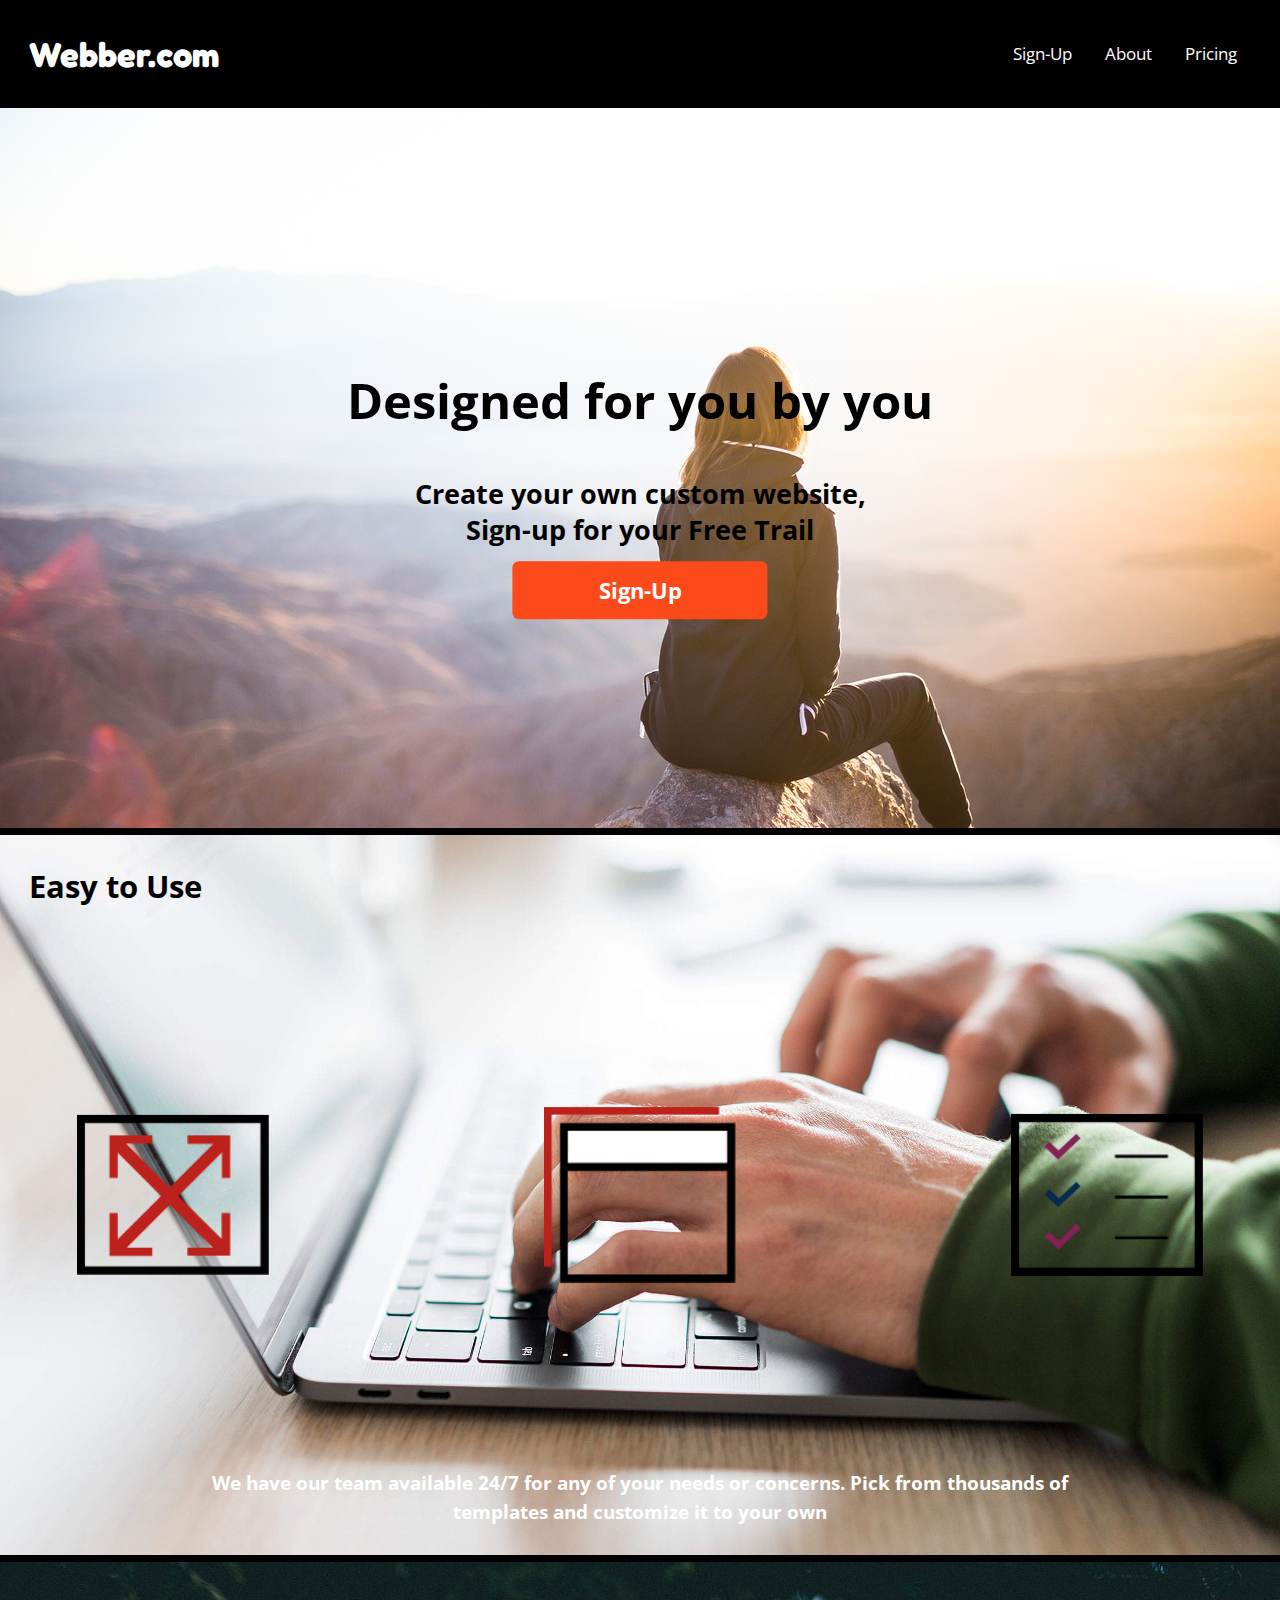
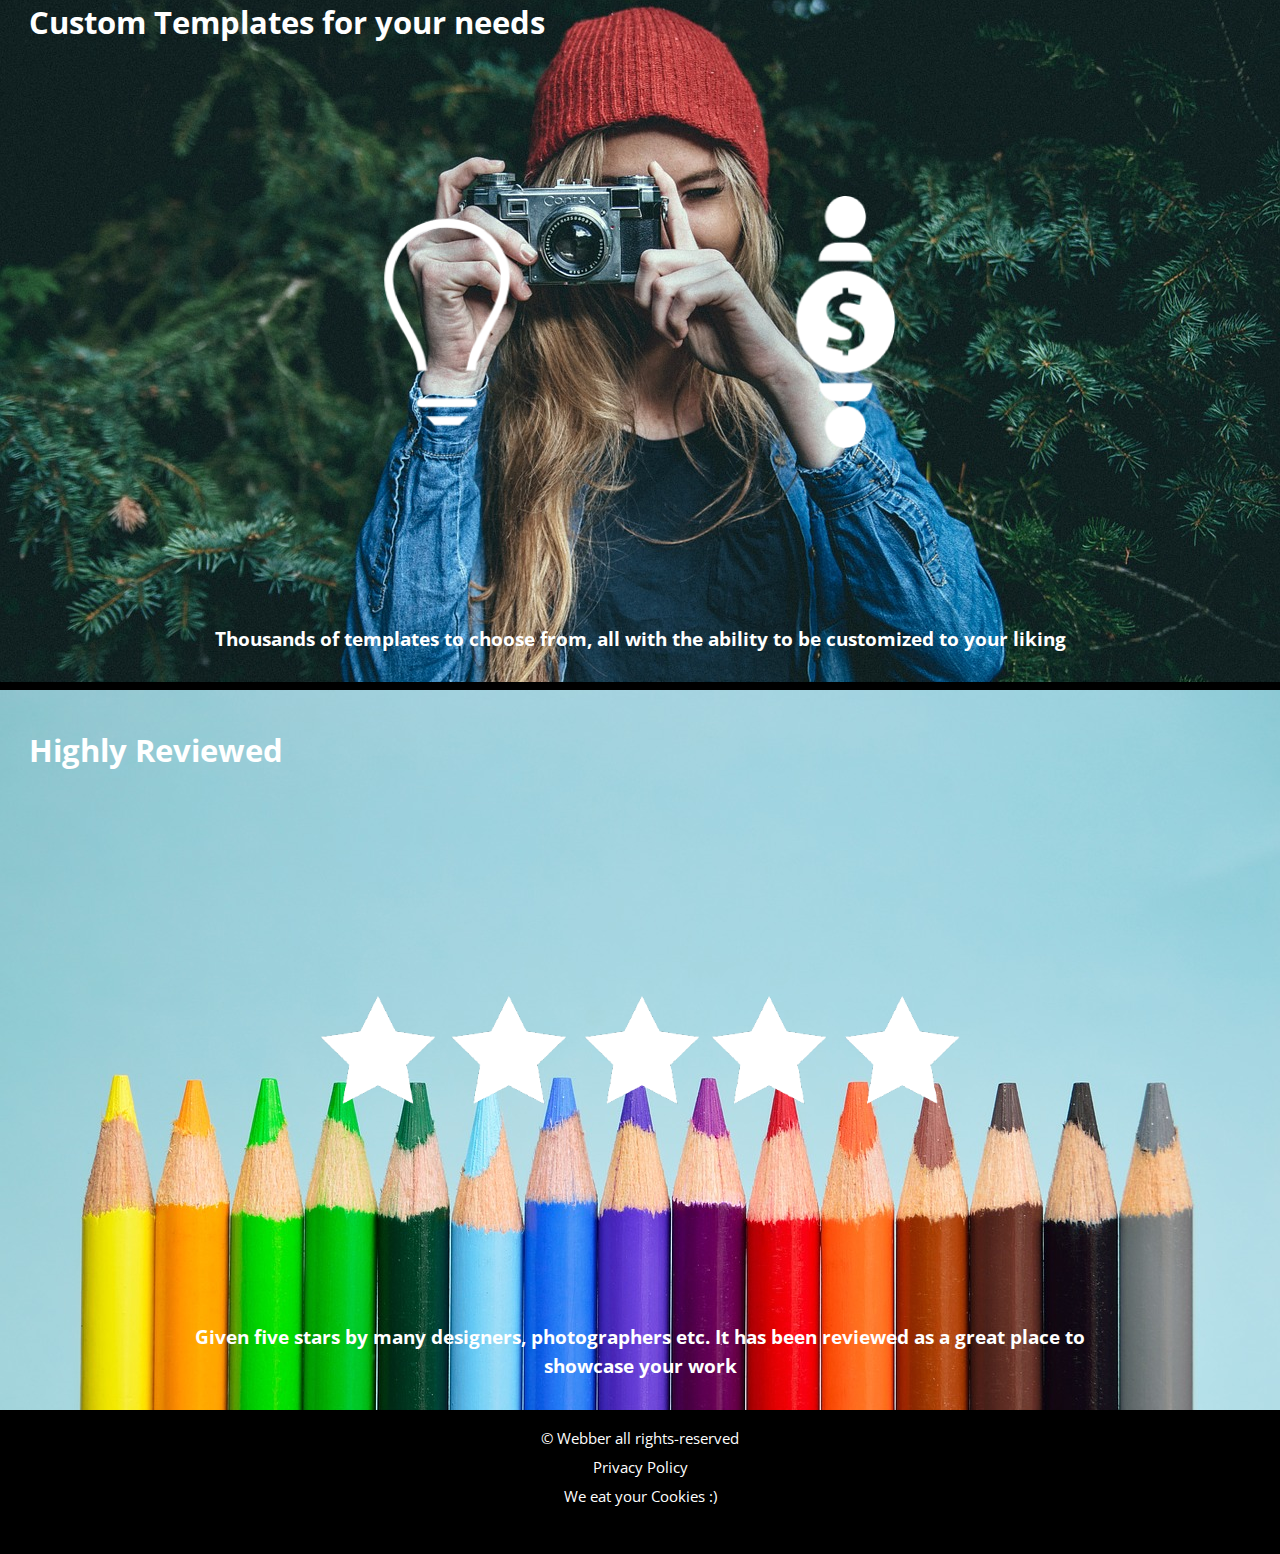
==== commit dadc6fa6: "Fix some more issues" ====
--- a/index.html
+++ b/index.html
@@ -40,7 +40,7 @@
           <h2 class="nina pad-t-1-2">Designed for you by you</h2>
           <h3 class="tera pad-t-1-2">Create your own custom website, Sign-up for your Free Trail</h3>
           <div class="button">
-            <a class="btn btn-ghost btn-banner bold mega pad-b-1-2" href="sign-up.html">Sign-Up</a>
+            <a class="btn-banner bold mega pad-b-1-2 pad-t-1-2" href="sign-up.html">Sign-Up</a>
           </div>
         </div>
       </div>
@@ -53,16 +53,16 @@
         </div>
         <div class="grid">
           <div class="unit">
-            <img class="resize unit s-1-4 m-1-4 l-1-8 embed pin-lc" src="images/re-size.png" alt="">
+            <img class="resize unit s-1-4 m-1-4 l-1-8 embed pin-lc" src="images/re-size.png" alt="icon">
             <div class="text-1 embed text-center pad-t-1 pin-cb bold">
               <p>We have our team available 24/7 for any of your needs or concerns. Pick from thousands of templates and customize it to your own</p>
             </div>
           </div>
           <div class="unit">
-            <img class="multi unit s-1-4 m-1-4 l-1-8 embed pin-c" src="images/multipage.png" alt="">
+            <img class="multi unit s-1-4 m-1-4 l-1-8 embed pin-c" src="images/multipage.png" alt="icon">
           </div>
           <div class="unit">
-            <img class="chlst unit s-1-4 m-1-4 l-1-8 embed pin-rc" src="images/checklist.png" alt="">
+            <img class="chlst unit s-1-4 m-1-4 l-1-8 embed pin-rc" src="images/checklist.png" alt="icon">
           </div>
         </div>
       </div>
@@ -75,7 +75,7 @@
         </div>
         <div class="grid">
           <div class="unit">
-            <img class="light unit s-1-4 m-1-4 l-1-8 embed pin-c" src="images/lightbulb.png" alt="">
+            <img class="light unit s-1-4 m-1-4 l-1-8 embed pin-c" src="images/lightbulb.png" alt="icon">
           </div>
           <div class="text-1 embed text-center pad-t-1 pin-cb bold unit">
             <p>Thousands of templates to choose from, all with the ability to be customized to your liking</p>
@@ -90,7 +90,7 @@
           <h2 class="peasy peta">Highly Reviewed</h2>
         </div>
         <div>
-          <img class="star embed pin-c " src="images/star-1.png" alt="">
+          <img class="star embed pin-c " src="images/star-1.png" alt="five-stars">
         </div>
         <div class="text-1 embed text-center pad-t-1 pin-cb bold unit">
           <p>Given five stars by many designers, photographers etc. It has been reviewed as a great place to showcase your work</p>
--- a/css/main.css
+++ b/css/main.css
@@ -1,6 +1,6 @@
 html {
   background-color: black;
-  font-family: "Open Sans",sans-serif;
+  font-family: "Open Sans", sans-serif;
 }
 
 .masthead {
@@ -38,6 +38,17 @@
   margin-right: 3em;
 }
 
+li:hover {
+  background-color: #883000;
+  border-radius: .3em;
+  padding-top: .6em;
+  color: white;
+}
+
+li:focus {
+  outline: 3px solid #fff;
+}
+
 .nav a:focus {
   outline: 3px solid #fff;
 }
@@ -50,6 +61,7 @@
 .button {
   margin-bottom: .8em;
 }
+
 .banner {
   min-height: 16em;
   color: #fff;
@@ -78,6 +90,8 @@
   padding-left: 4em;
   padding-right: 4em;
   margin-top: 1em;
+  border-radius: .3em;
+  text-decoration: none;
 }
 
 .btn-banner:hover,
@@ -108,7 +122,6 @@
 .star {
   display: block;
   width: 50%;
-
 }
 
 .light {
@@ -142,6 +155,28 @@
   max-width: 70%;
 }
 
+.sign {
+  color: white;
+  font-family: "Open Sans", sans-serif;
+}
+
+.sign-h {
+  background-color: #fc4a1a;
+  border-color: #fc4a1a;
+}
+
+.btn {
+  background-color: white;
+  border-color: white;
+  color: black;
+}
+
+.btn:hover {
+  background-color: black;
+  color: #fc4a1a;
+  border-radius: .3em;
+}
+
 @media only screen and (min-width: 38em) {
 
   .logo {
@@ -157,6 +192,11 @@
     min-height: 0;
   }
 
+}
+
+input,
+select {
+  color: black;
 }
 
 @media only screen and (min-width: 60em) {
@@ -173,4 +213,5 @@
     display: block;
     width: 15%;
   }
-}
+
+}
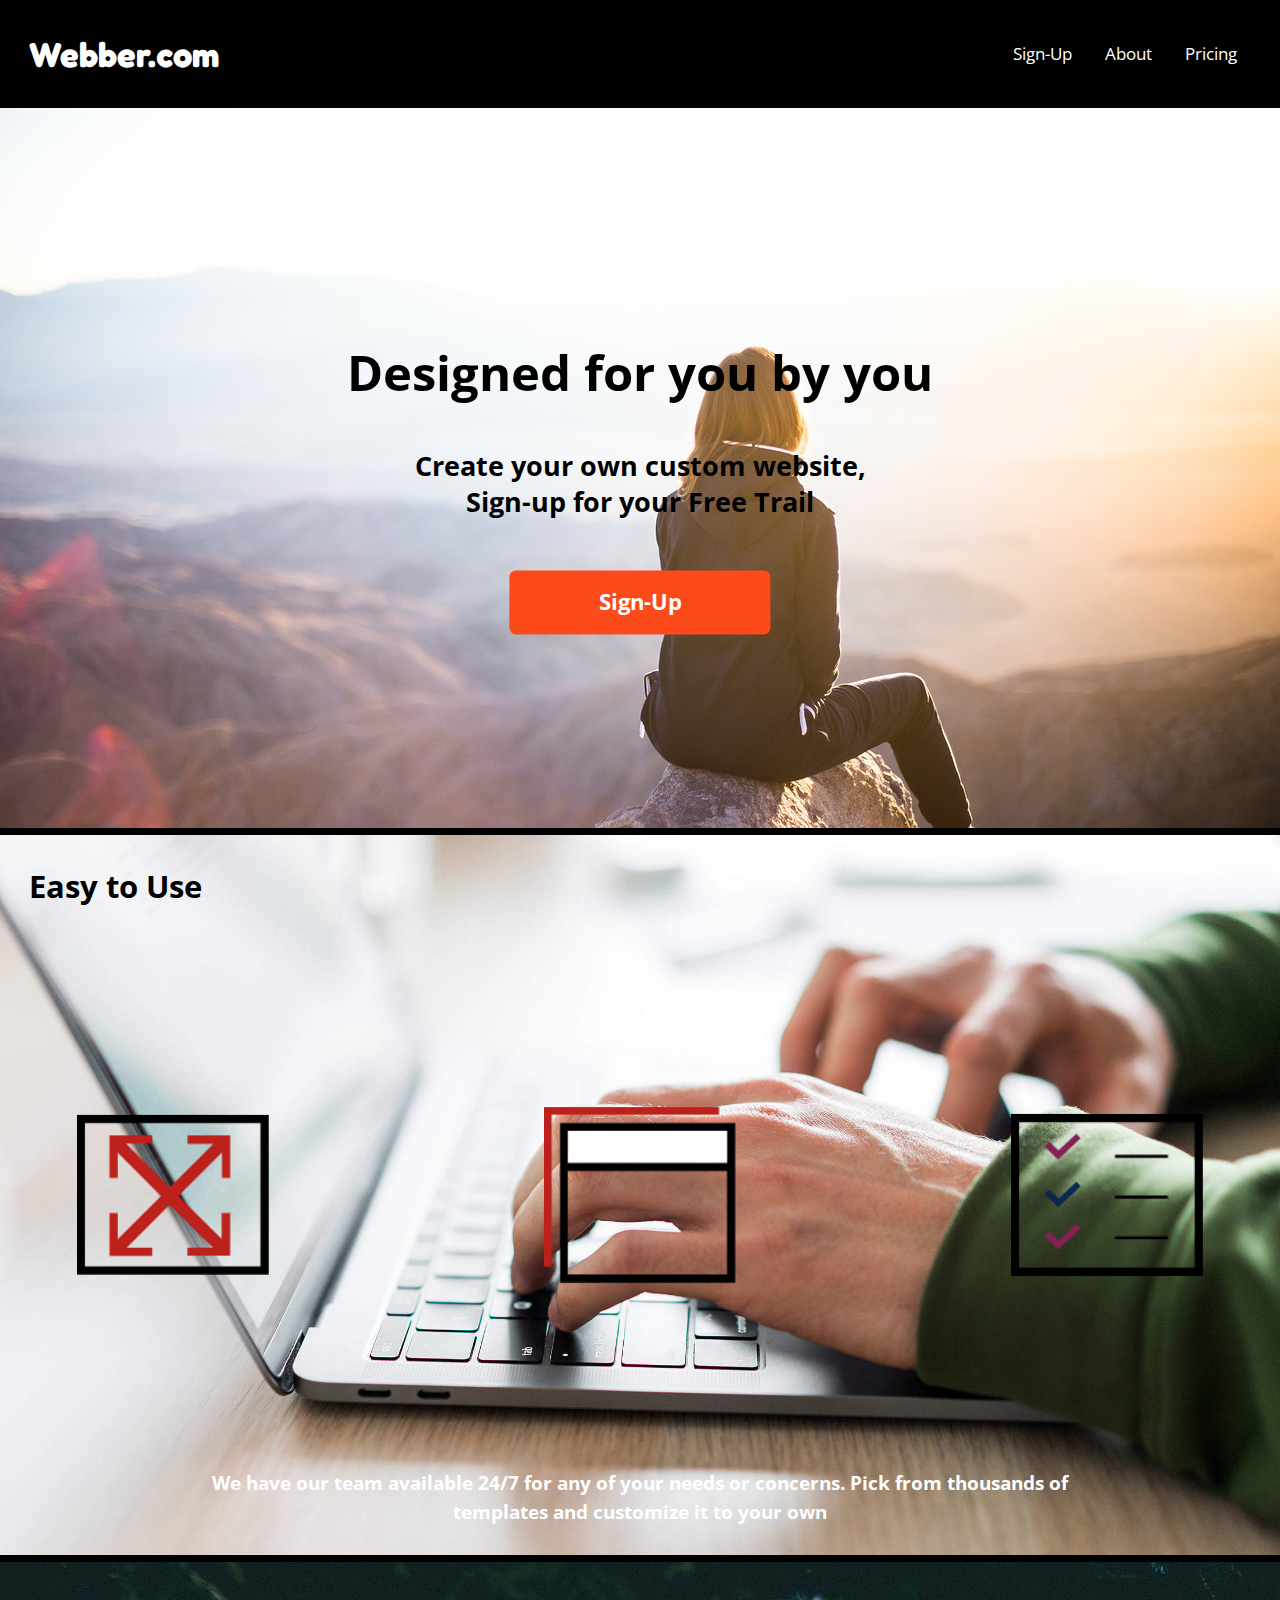
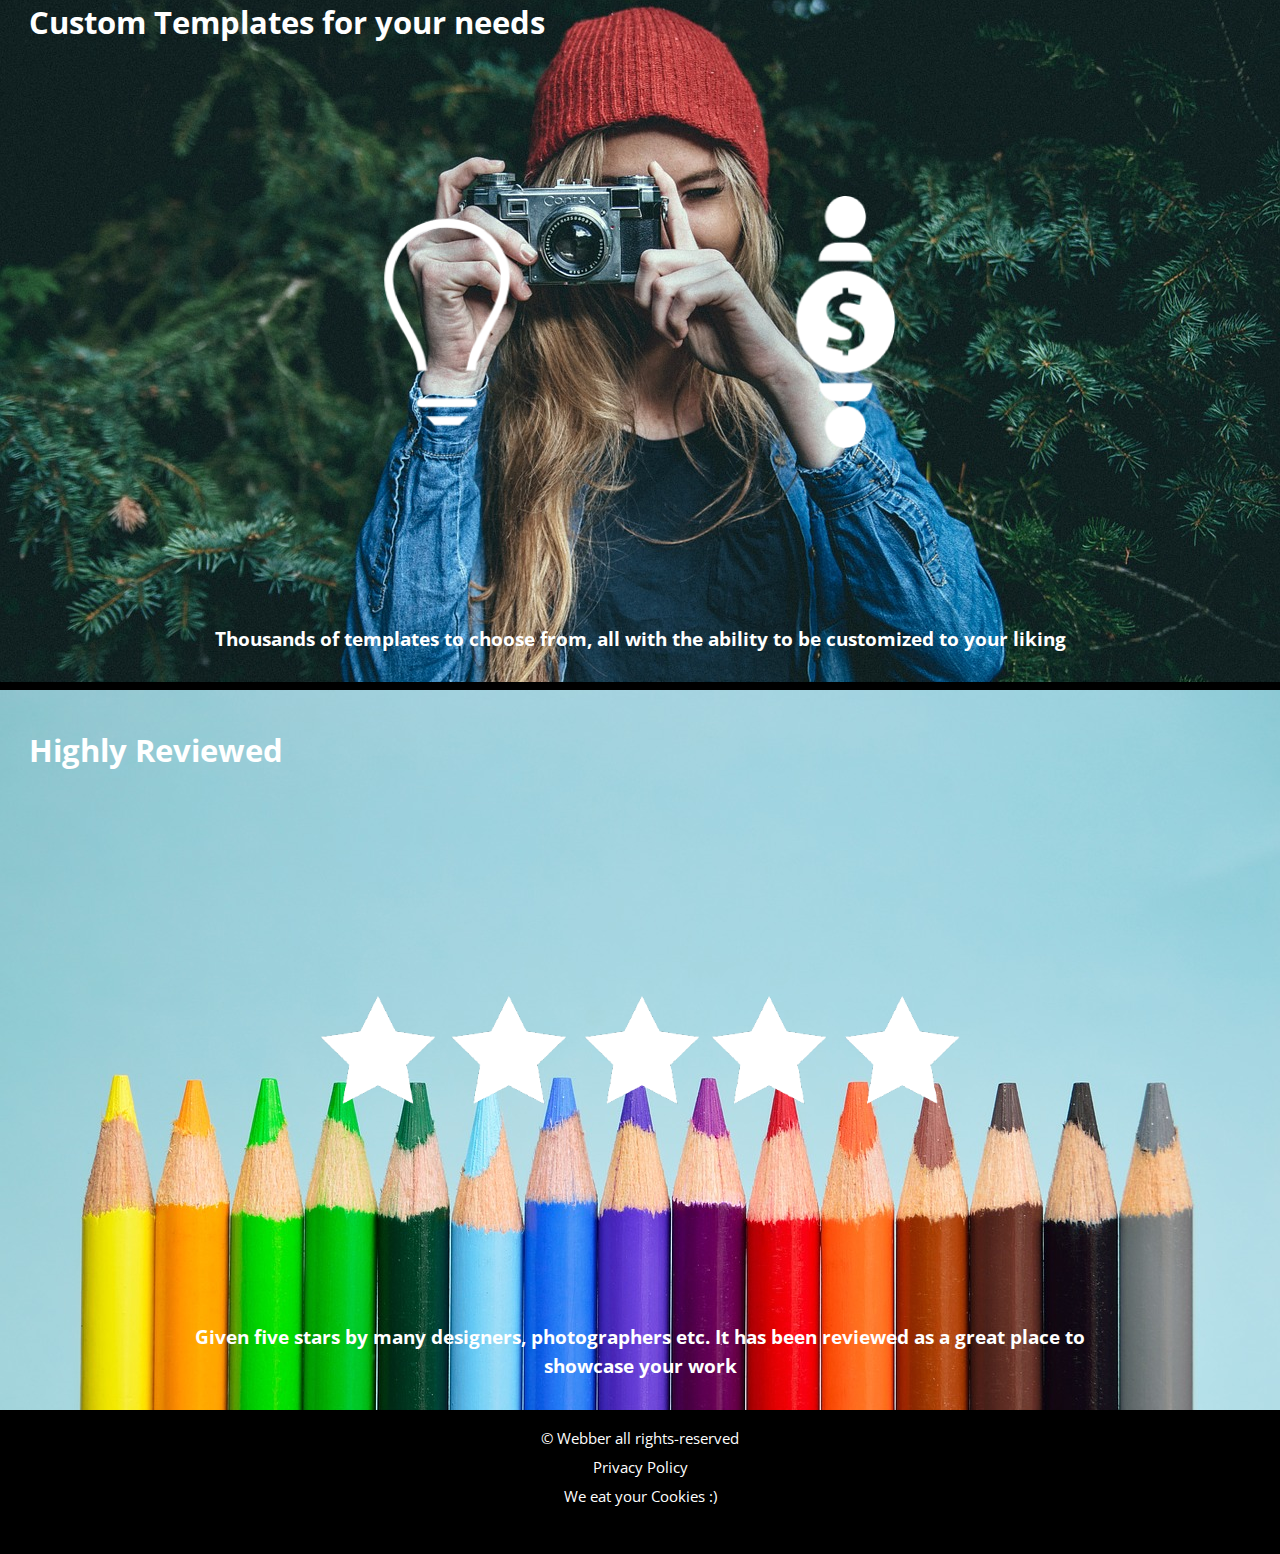
==== commit 79c10d96: "Keep working on things" ====
--- a/index.html
+++ b/index.html
@@ -40,7 +40,7 @@
           <h2 class="nina pad-t-1-2">Designed for you by you</h2>
           <h3 class="tera pad-t-1-2">Create your own custom website, Sign-up for your Free Trail</h3>
           <div class="button">
-            <a class="btn-banner bold mega pad-b-1-2 pad-t-1-2" href="sign-up.html">Sign-Up</a>
+            <a class="btn-banner btn bold mega pad-b-1-2 pad-t-1-2" href="sign-up.html">Sign-Up</a>
           </div>
         </div>
       </div>
--- a/css/main.css
+++ b/css/main.css
@@ -38,11 +38,12 @@
   margin-right: 3em;
 }
 
-li:hover {
-  background-color: #883000;
+nav li:hover {
+  background-color: #fc4a1a;
   border-radius: .3em;
   padding-top: .6em;
   color: white;
+  border-color: #883000;
 }
 
 li:focus {
@@ -91,7 +92,6 @@
   padding-right: 4em;
   margin-top: 1em;
   border-radius: .3em;
-  text-decoration: none;
 }
 
 .btn-banner:hover,
@@ -160,18 +160,13 @@
   font-family: "Open Sans", sans-serif;
 }
 
-.sign-h {
-  background-color: #fc4a1a;
-  border-color: #fc4a1a;
-}
-
-.btn {
+.btn-2 {
   background-color: white;
   border-color: white;
   color: black;
 }
 
-.btn:hover {
+.btn-2:hover {
   background-color: black;
   color: #fc4a1a;
   border-radius: .3em;
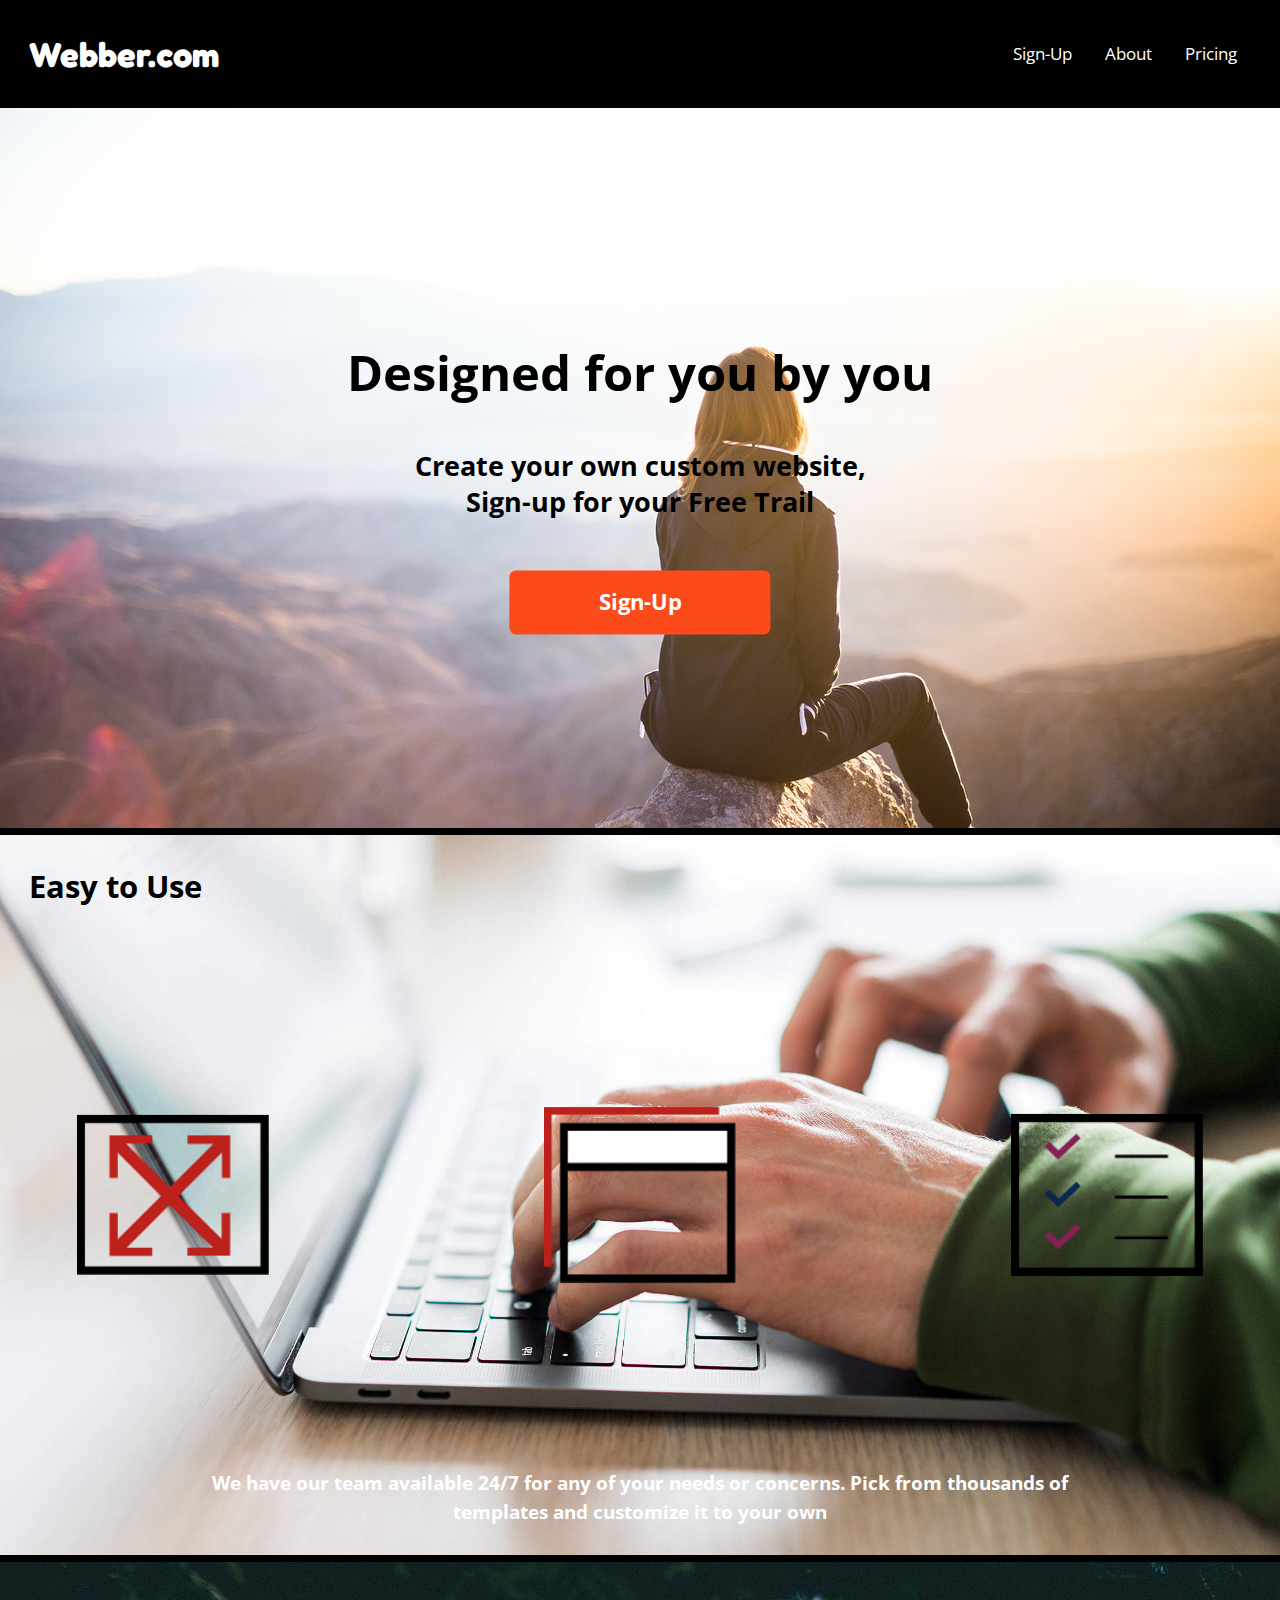
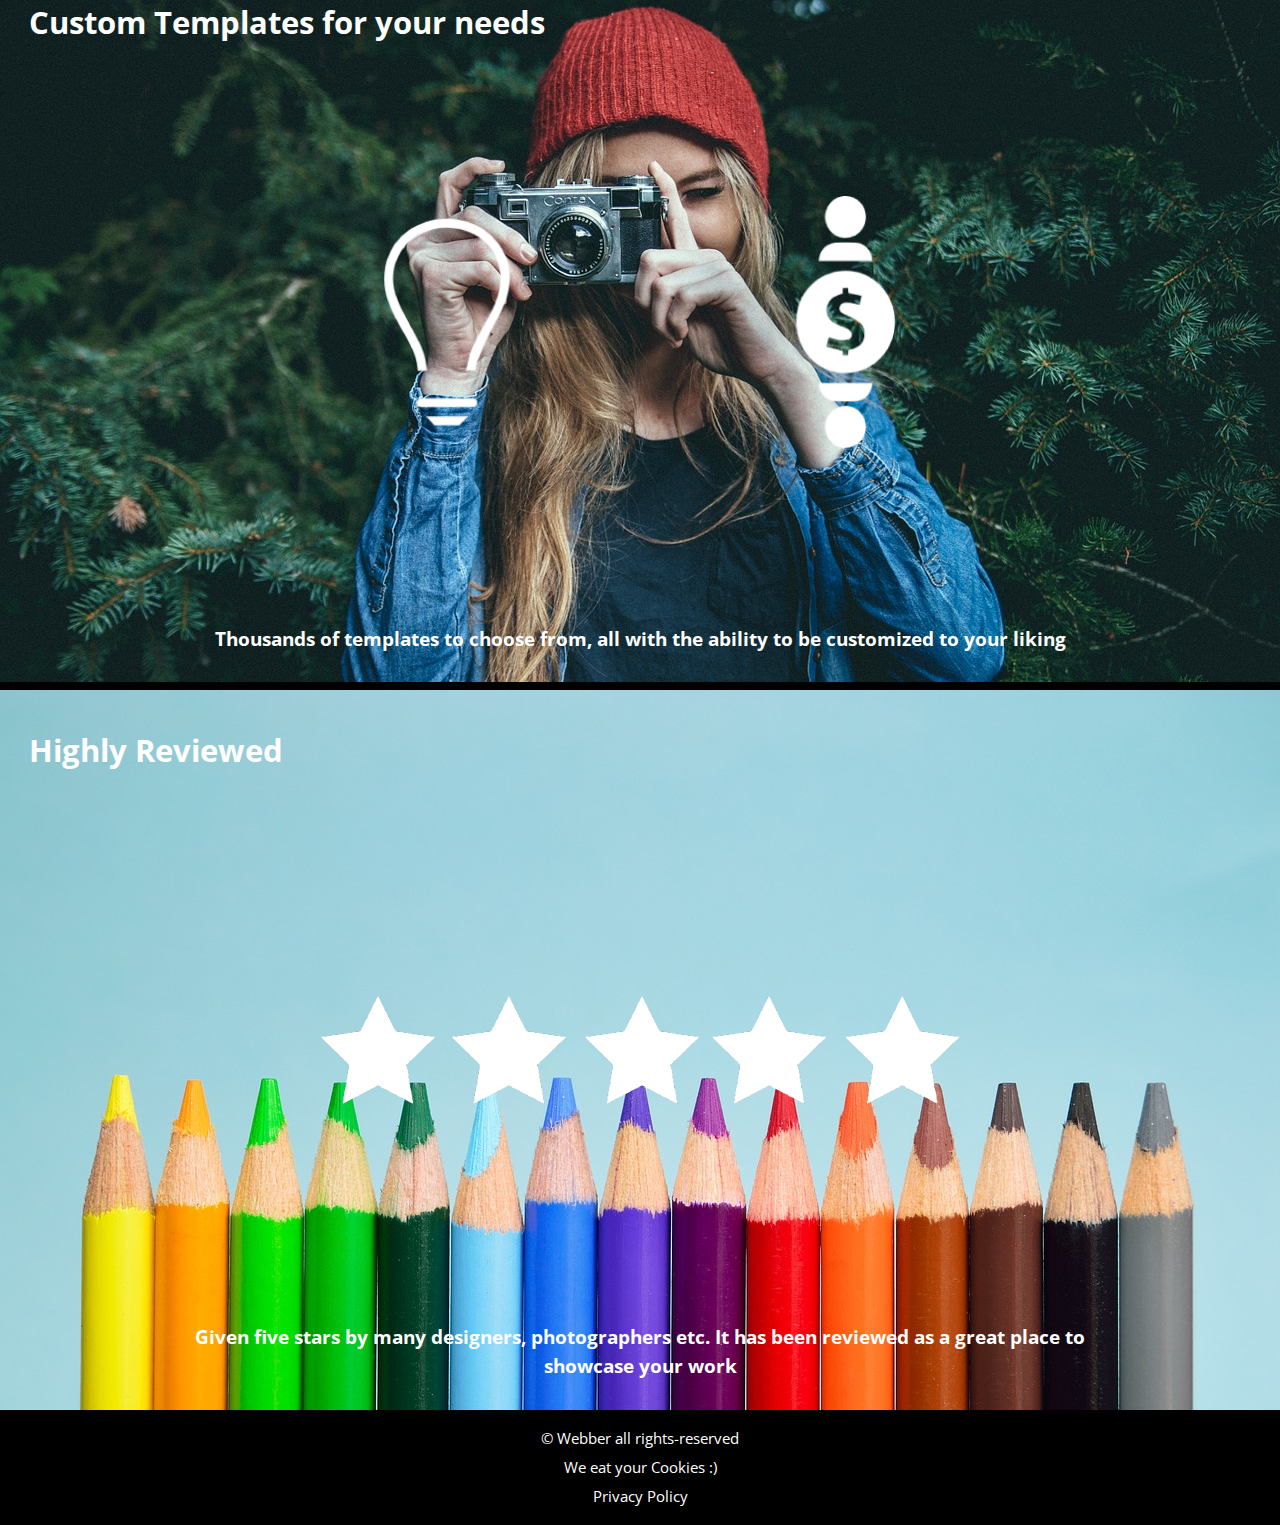
==== commit fa87e8d6: "Finish my sign up page" ====
--- a/index.html
+++ b/index.html
@@ -100,8 +100,8 @@
   </main>
   <footer class="footer micro text-center island-1-2" role="contentinfo" id="footer">
     <p class="push-0">© Webber all rights-reserved</p>
-    <p class="push-0">Privacy Policy</p>
-    <p>We eat your Cookies :)</p>
+    <p class="push-0">We eat your Cookies :)</p>
+    <p class="push-0"><a href="#">Privacy Policy</a></p>
   </footer>
 </body>
 </html>
--- a/css/main.css
+++ b/css/main.css
@@ -14,6 +14,18 @@
 
 .nav {
   text-align: right;
+}
+
+a {
+  text-decoration: none;
+  color: white;
+}
+
+nav a:hover {
+  background-color: #fc4a1a;
+  border-color: #fc4a1a;
+  border-radius: .3em;
+  padding-top: .6em;
 }
 
 .nav a {
@@ -36,14 +48,6 @@
   color: black;
   margin-left: 3em;
   margin-right: 3em;
-}
-
-nav li:hover {
-  background-color: #fc4a1a;
-  border-radius: .3em;
-  padding-top: .6em;
-  color: white;
-  border-color: #883000;
 }
 
 li:focus {
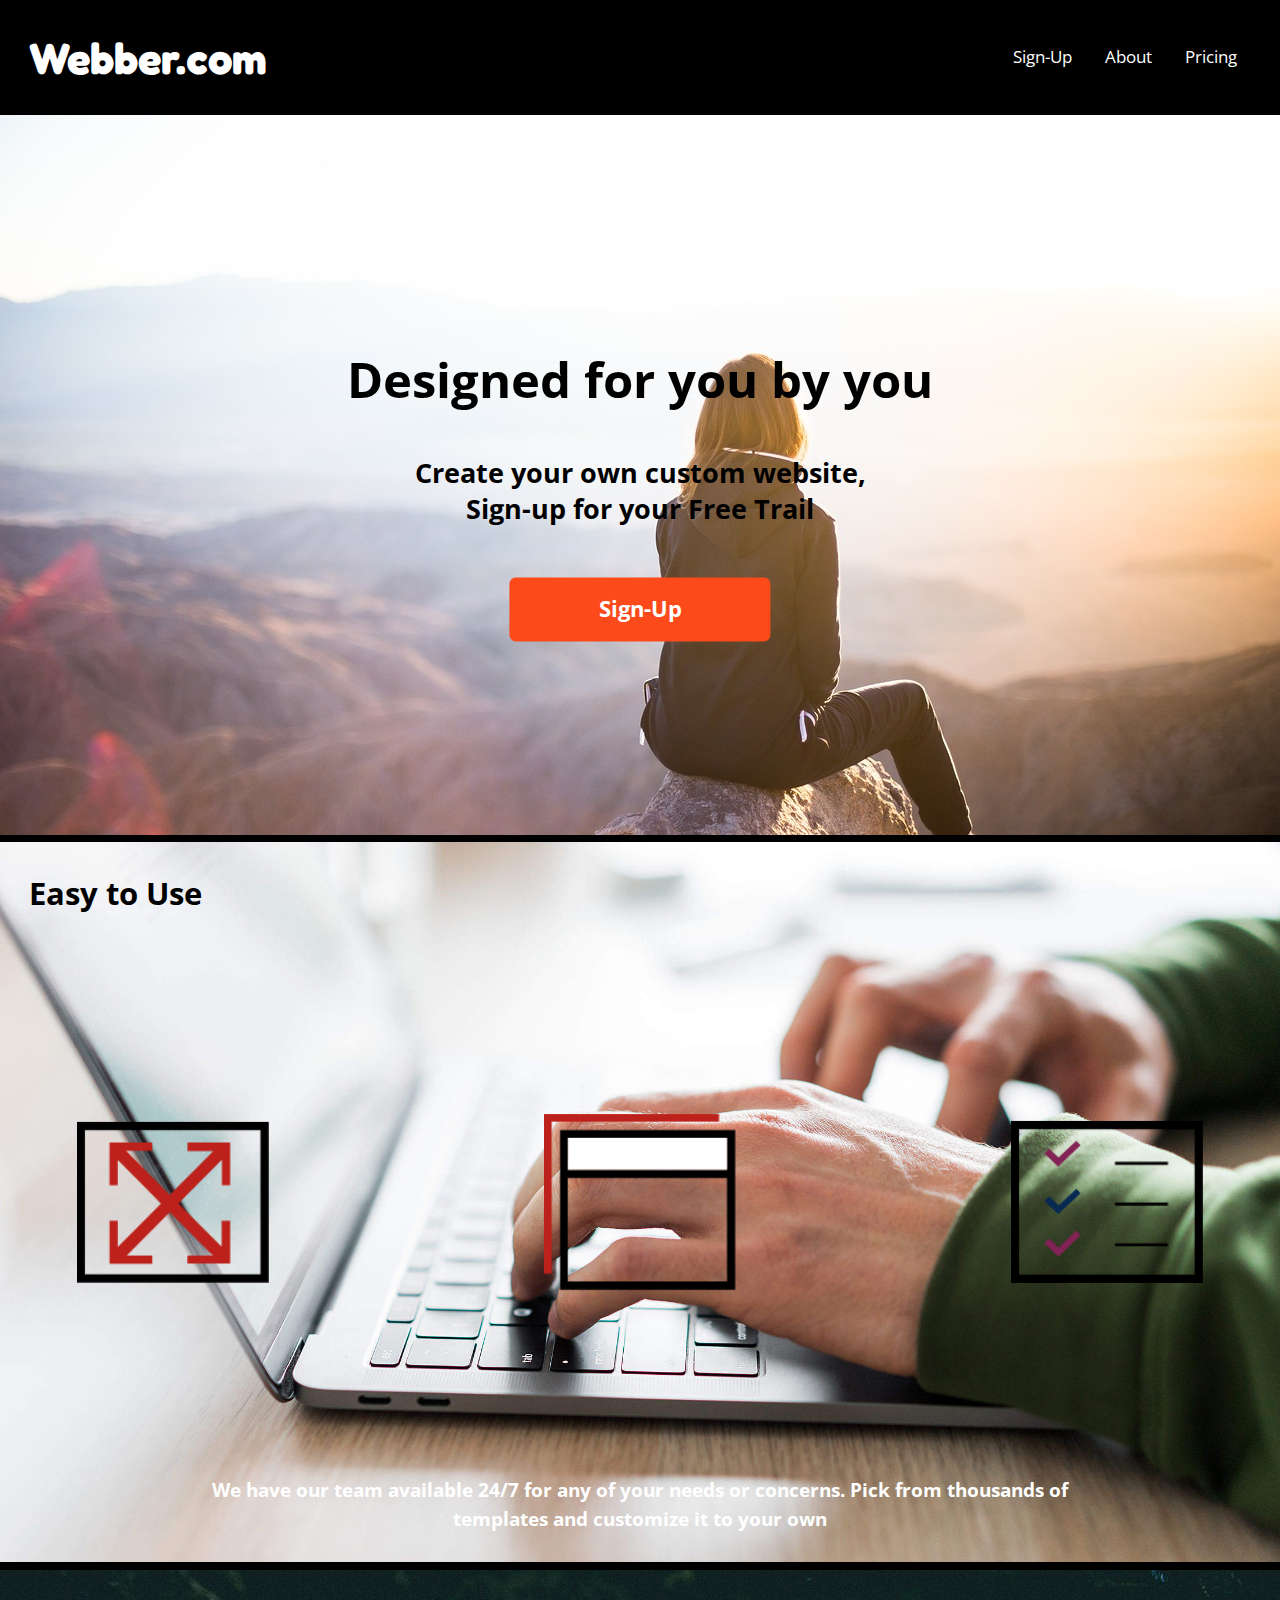
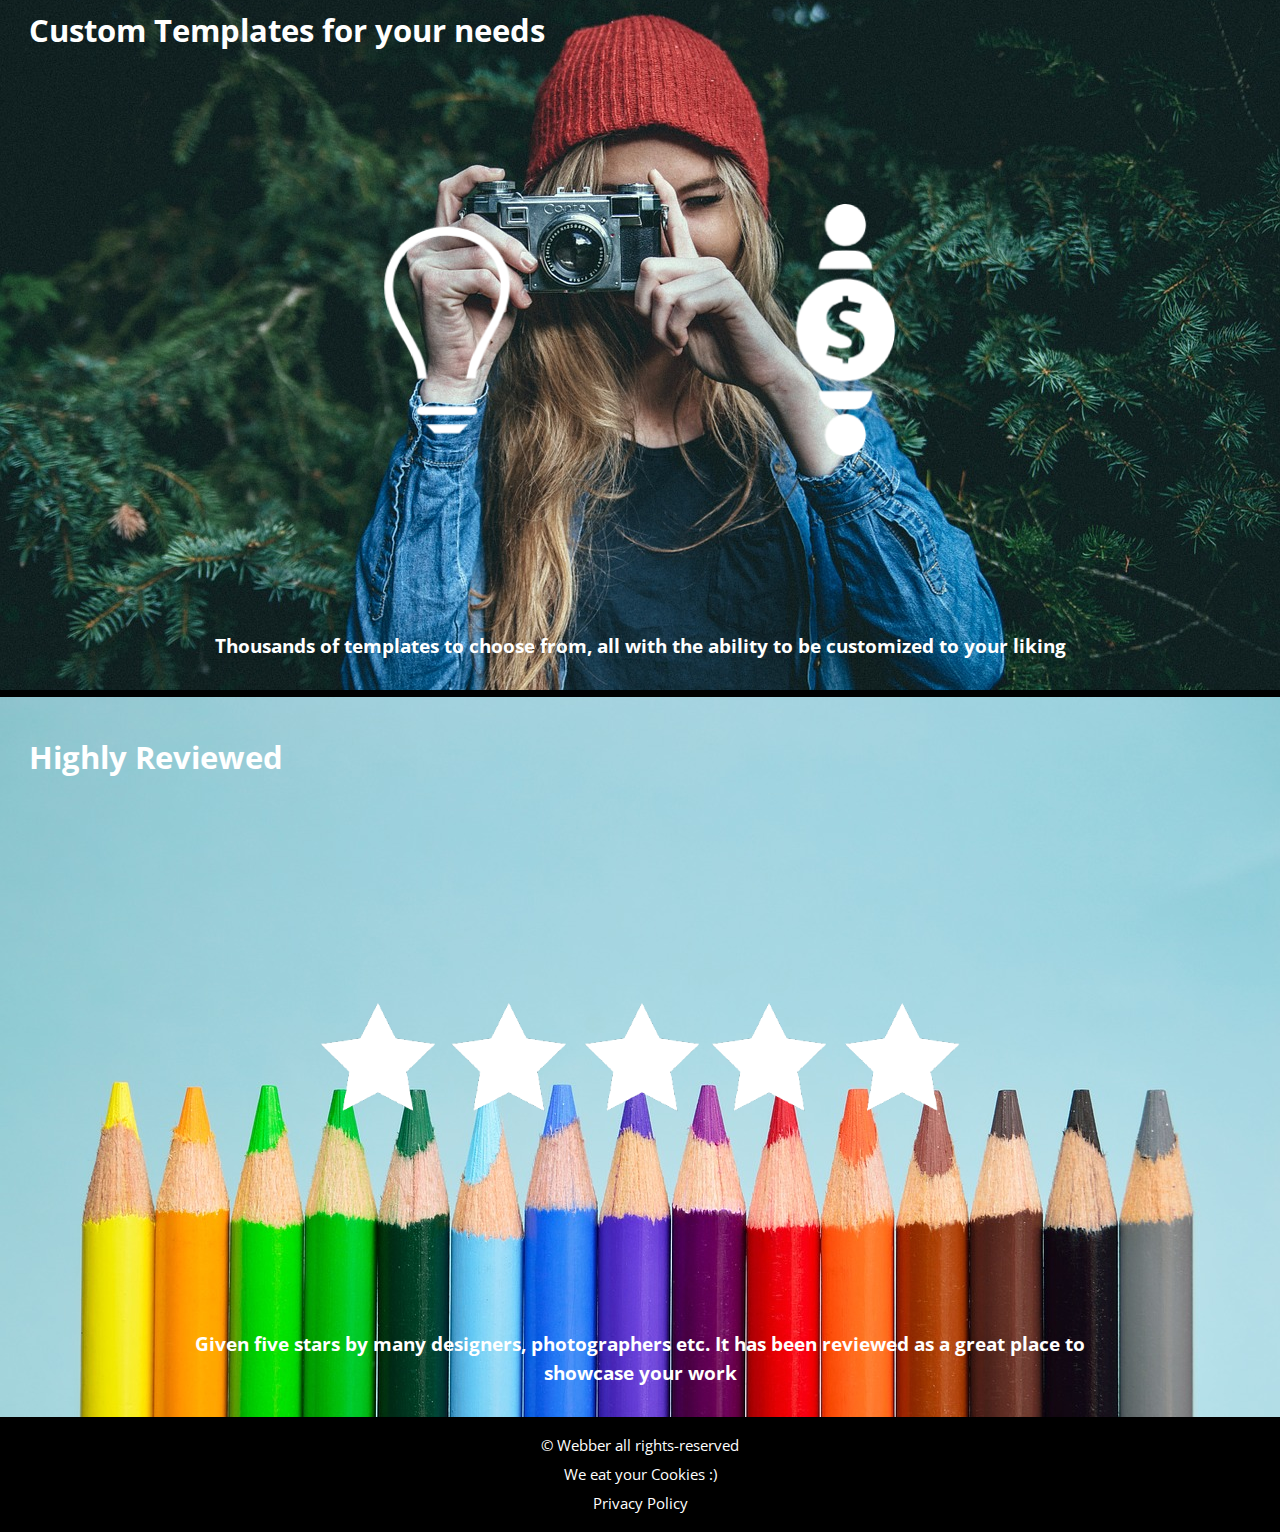
==== commit dcf9376c: "Make adjustments for markbot" ====
--- a/index.html
+++ b/index.html
@@ -21,14 +21,14 @@
     <li><a href="#footer">Jump to footer</a></li>
   </ul>
   <header class="masthead grid grid-middle gutter pad-b-1-2 pad-t-1-2" role="banner">
-    <h1 class="logo unit xs-1-2 s-1-2 m-1-2 l-1-2 pad-t-1-2 pad-b-1-2">
+    <h1 class="logo yotta unit xs-1-2 s-1-2 m-1-2 l-1-2 pad-t-1-2 pad-b-1-2">
       <span class="text-left">Webber.com</span>
     </h1>
     <nav class="nav unit xs-1-2 s-1-2 m-1-2 l-1-2 pad-t-1-2" id="nav" tabindex="0" role="navigation">
       <ul class="list-group-inline milli push-0">
         <li class="list-1"><a class="ib gutter-1-2 pad-b-1-2" href="sign-up.html"><span>Sign-Up</span></a></li>
-        <li class="list-2"><a class="ib gutter-1-2 pad-b-1-2" href="tour.html"><span>About</span></a></li>
-        <li class="list-3"><a class="ib gutter-1-2 pad-b-1-2" href="pricing.html"><span>Pricing</span></a></li>
+        <li class="list-2"><a class="ib gutter-1-2 pad-b-1-2" href="pricing.html"><span>About</span></a></li>
+        <li class="list-3"><a class="ib gutter-1-2 pad-b-1-2" href="tour.html"><span>Pricing</span></a></li>
       </ul>
     </nav>
   </header>
@@ -54,7 +54,7 @@
         <div class="grid">
           <div class="unit">
             <img class="resize unit s-1-4 m-1-4 l-1-8 embed pin-lc" src="images/re-size.png" alt="icon">
-            <div class="text-1 embed text-center pad-t-1 pin-cb bold">
+            <div class="text-1 embed text-center pin-cb bold">
               <p>We have our team available 24/7 for any of your needs or concerns. Pick from thousands of templates and customize it to your own</p>
             </div>
           </div>
--- a/css/main.css
+++ b/css/main.css
@@ -42,6 +42,48 @@
 h2 {
   color: black;
   margin-top: .8em;
+}
+
+.ct {
+  color: white;
+  background-color: #036;
+  border-top-left-radius: .5em;
+  border-top-right-radius: .5em;
+}
+
+.ct-2 {
+  color: white;
+  background-color: #002700;
+  border-top-left-radius: .5em;
+  border-top-right-radius: .5em;
+}
+
+h4 {
+  color: white;
+  background-color: #fc4a1a;
+  border-top-left-radius: .5em;
+  border-top-right-radius: .5em;
+}
+
+.card {
+  background-color: white;
+  margin-left: 5em;
+  border-radius: 1em;
+  max-width: 70%;
+}
+
+.card-2 {
+  background-color: white;
+  border-radius: 1em;
+  margin-left: 3em;
+  max-width: 70%;
+}
+
+.card-3 {
+  background-color: white;
+  margin-left: 1em;
+  border-radius: 1em;
+  max-width: 70%;
 }
 
 h3 {
